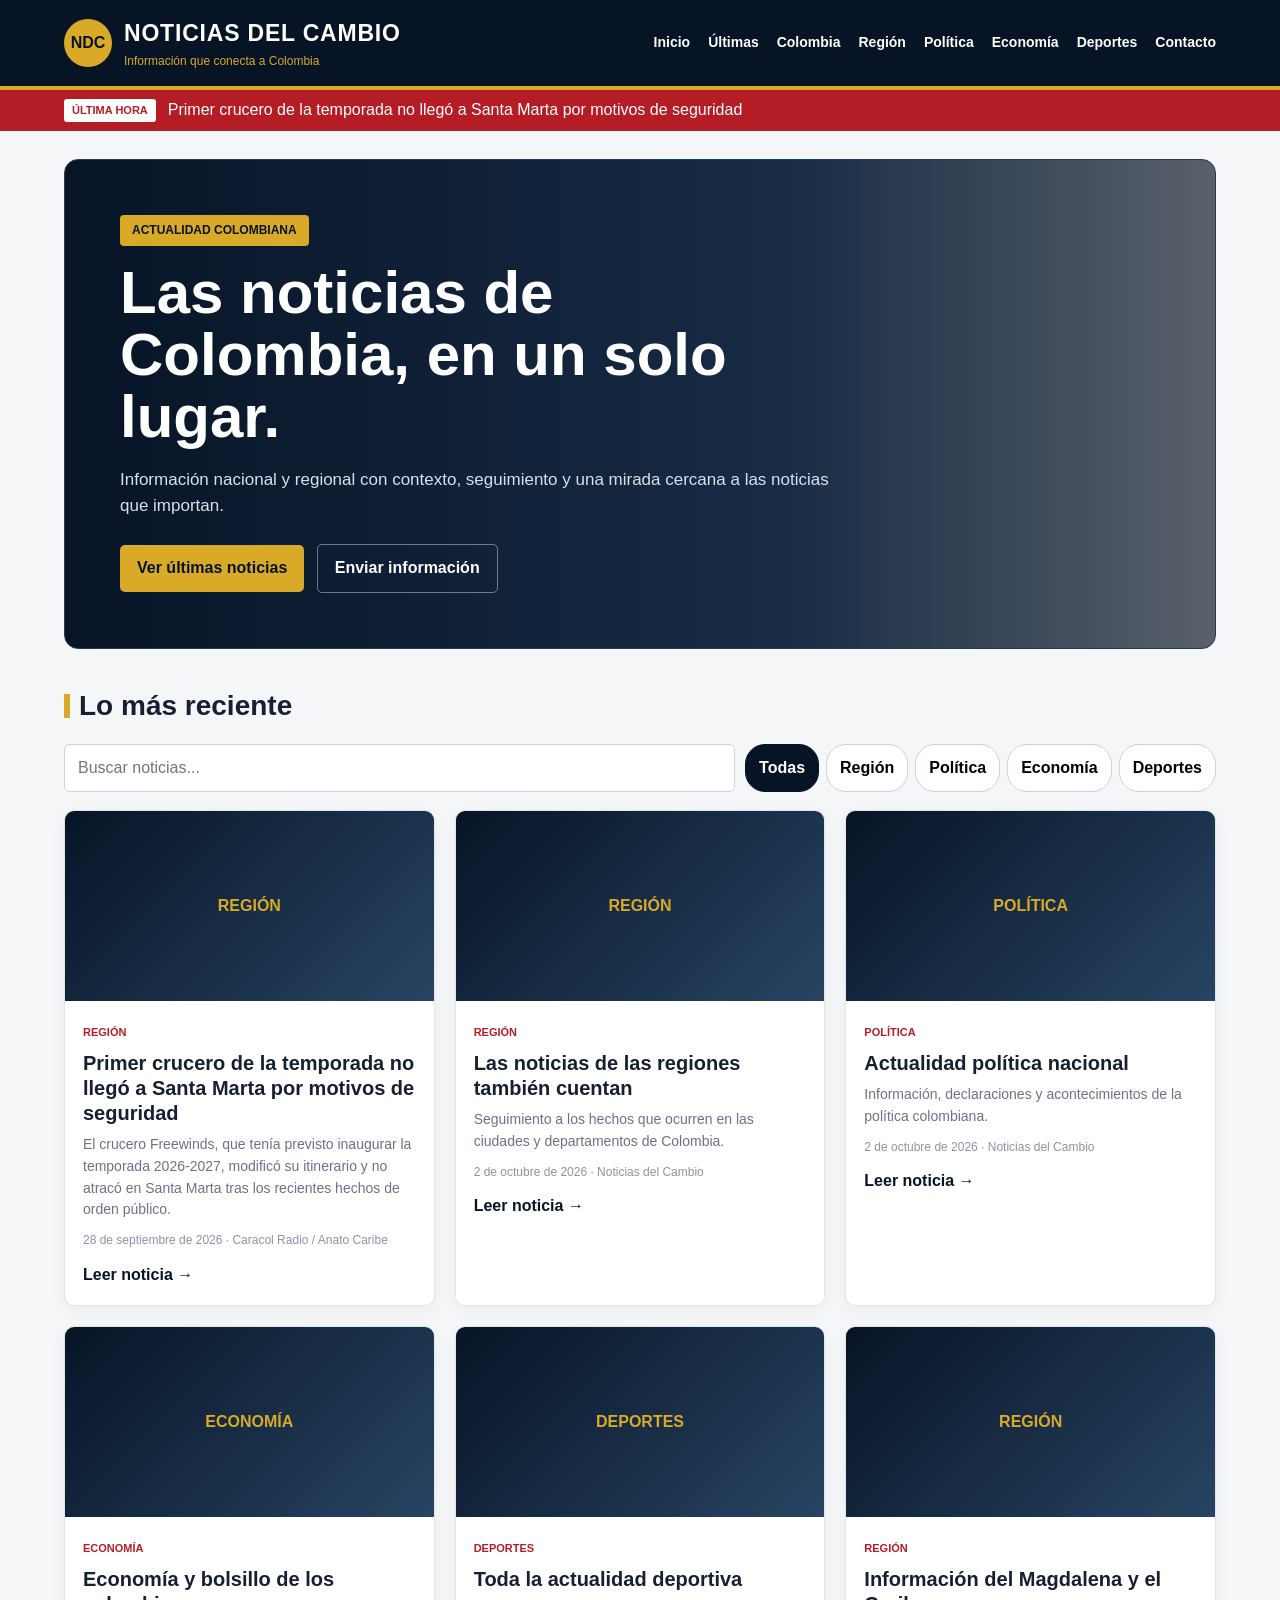
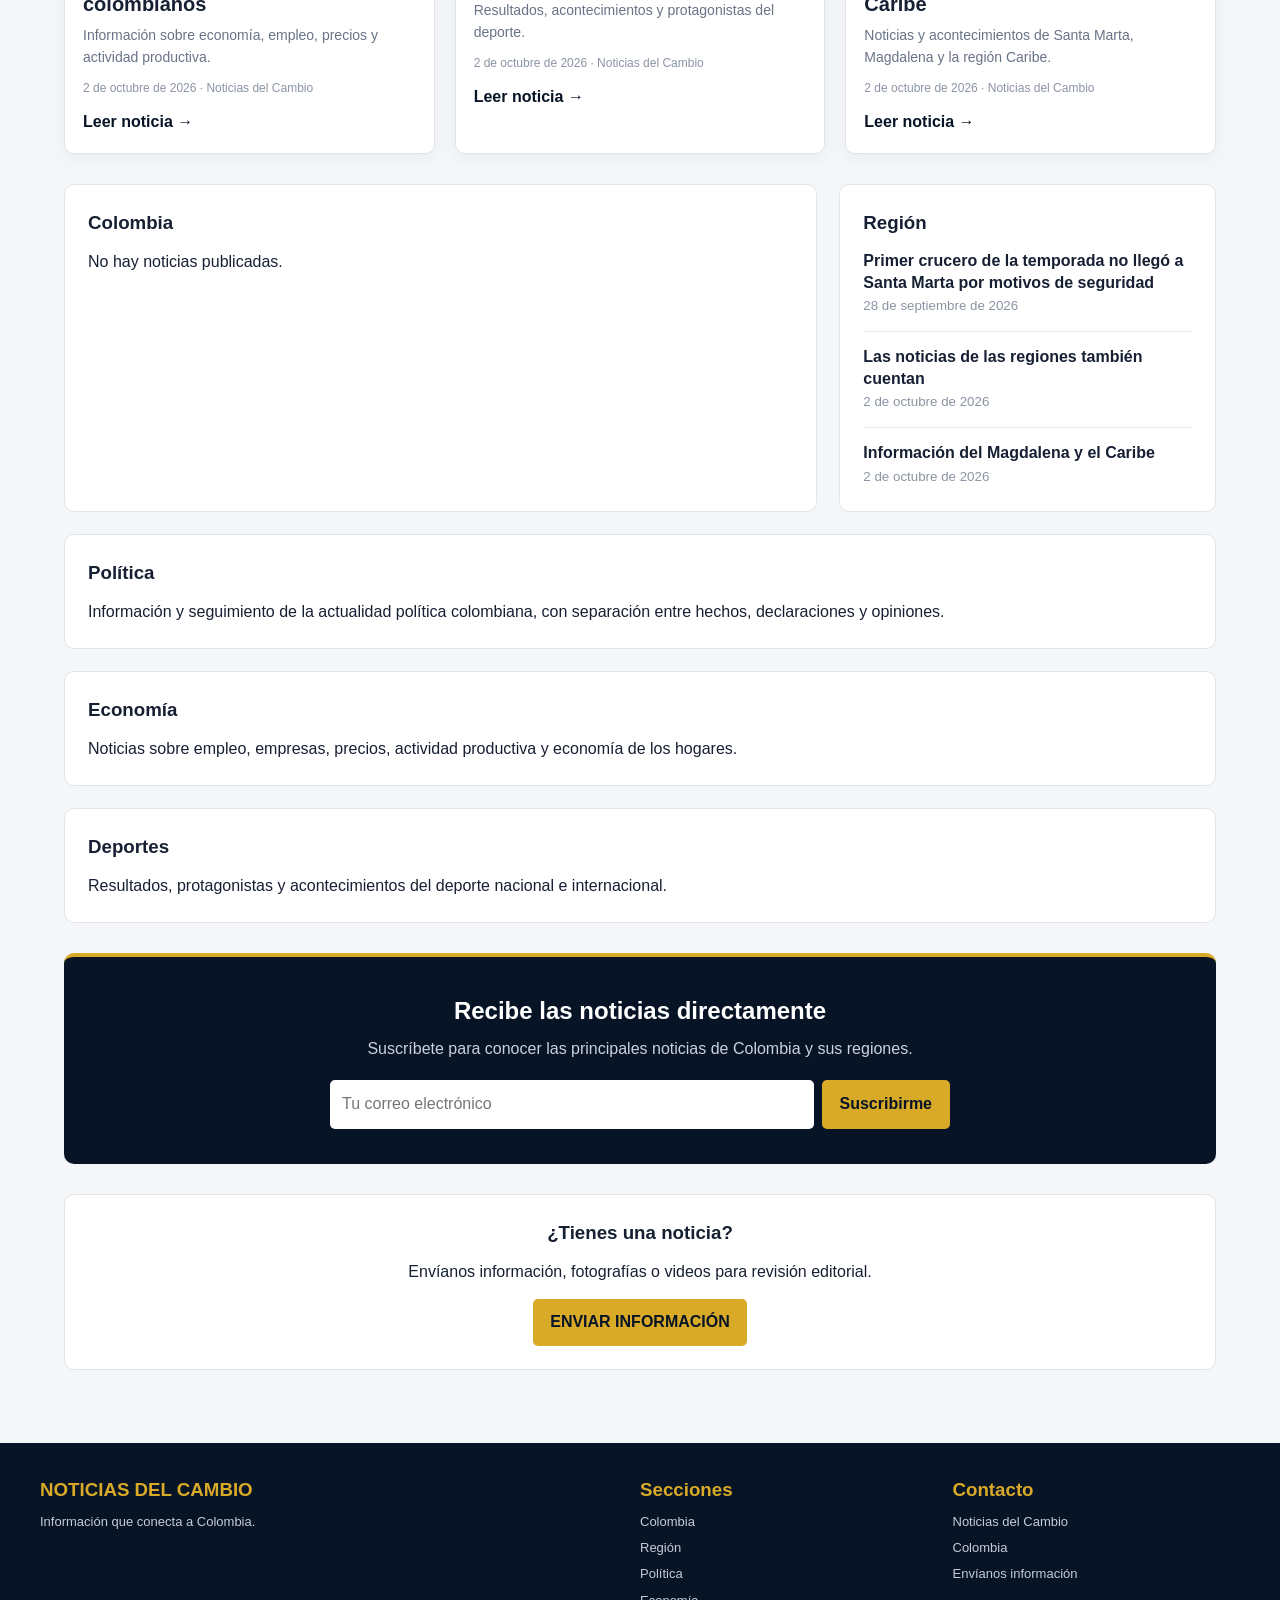
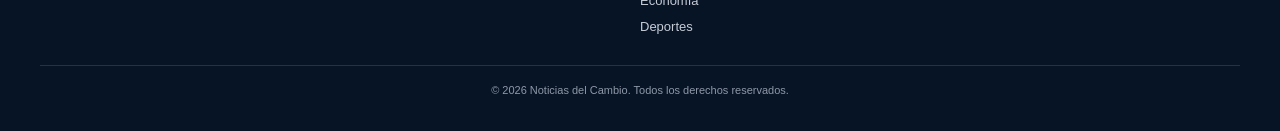
==== index.html @ c13ad96f "Add files via upload" ====
<!DOCTYPE html>
<html lang="es">
<head>
  <meta charset="UTF-8">
  <meta name="viewport" content="width=device-width, initial-scale=1.0">
  <meta name="description" content="Noticias del Cambio - Noticias de Colombia y sus regiones.">
  <title>Noticias del Cambio | Noticias de Colombia</title>
  <style>
    *{box-sizing:border-box;margin:0;padding:0}
    html{scroll-behavior:smooth}
    body{font-family:Arial,Helvetica,sans-serif;background:#f4f6f8;color:#172033;line-height:1.55}
    a{text-decoration:none;color:inherit}
    button,input{font:inherit}
    header{background:#071426;color:#fff;border-bottom:4px solid #d9a928;position:sticky;top:0;z-index:1000}
    .topbar{max-width:1200px;margin:auto;padding:16px 24px;display:flex;align-items:center;justify-content:space-between;gap:20px}
    .logo{display:flex;align-items:center;gap:12px}
    .logo-circle{width:48px;height:48px;border-radius:50%;background:#d9a928;color:#071426;display:flex;align-items:center;justify-content:center;font-weight:900}
    .logo-text h1{font-size:23px;letter-spacing:.8px}.logo-text p{font-size:12px;color:#d9a928}
    nav{display:flex;gap:18px;align-items:center}nav a{font-size:14px;font-weight:700}nav a:hover{color:#d9a928}
    .menu-btn{display:none;background:none;border:1px solid #d9a928;color:#fff;padding:8px 11px;border-radius:5px;cursor:pointer}
    .breaking{background:#b51d26;color:#fff}.breaking-inner{max-width:1200px;margin:auto;padding:8px 24px;display:flex;gap:12px;align-items:center}.breaking strong{background:#fff;color:#b51d26;padding:3px 8px;border-radius:3px;font-size:11px}
    .container{max-width:1200px;margin:auto;padding:28px 24px}
    .hero{min-height:350px;border-radius:14px;padding:55px;background:linear-gradient(90deg,#071426 0%,#172b45 62%,#59606a 100%);color:#fff;display:flex;align-items:center;border:1px solid #263a52}
    .hero-content{max-width:720px}.tag{display:inline-block;background:#d9a928;color:#071426;padding:6px 12px;border-radius:4px;font-size:12px;font-weight:900;margin-bottom:16px}
    .hero h2{font-size:clamp(36px,5vw,60px);line-height:1.04;margin-bottom:18px}.hero p{font-size:17px;color:#d9e0e8;margin-bottom:25px}
    .btn{display:inline-block;padding:11px 17px;border-radius:5px;font-weight:800;border:0;cursor:pointer}.btn-primary{background:#d9a928;color:#071426}.btn-secondary{border:1px solid #ffffff66;color:#fff;margin-left:8px}
    .section-head{display:flex;justify-content:space-between;align-items:end;gap:15px;margin:35px 0 16px}.section-head h2{font-size:28px}.section-head h2:before{content:"";display:inline-block;width:6px;height:24px;background:#d9a928;margin-right:9px;vertical-align:-3px}
    .tools{display:flex;gap:10px;flex-wrap:wrap;margin-bottom:18px}.search{flex:1;min-width:240px;padding:11px 13px;border:1px solid #ccd2da;border-radius:6px;background:#fff}.filters{display:flex;gap:7px;flex-wrap:wrap}.filter{padding:9px 13px;border:1px solid #ccd2da;background:#fff;border-radius:20px;cursor:pointer;font-weight:700}.filter.active,.filter:hover{background:#071426;color:#fff;border-color:#071426}
    .news-grid{display:grid;grid-template-columns:repeat(3,1fr);gap:20px}
    .news-card{background:#fff;border:1px solid #e1e5ea;border-radius:10px;overflow:hidden;box-shadow:0 5px 16px #0000000b;transition:.2s}.news-card:hover{transform:translateY(-3px);box-shadow:0 10px 24px #00000014}
    .news-img{height:190px;background:linear-gradient(135deg,#071426,#284462);display:flex;align-items:center;justify-content:center;color:#d9a928;font-weight:900;text-align:center;padding:18px}
    .news-img img{width:100%;height:100%;object-fit:cover;display:block}
    .news-body{padding:18px}.category{color:#b51d26;text-transform:uppercase;font-size:11px;font-weight:900}.news-body h3{font-size:20px;line-height:1.25;margin:7px 0 8px}.news-body p{font-size:14px;color:#697386}.meta{font-size:12px;color:#8b94a3;margin-top:10px}
    .read{display:inline-block;margin-top:13px;color:#071426;font-weight:900}.read:hover{color:#b51d26}
    .empty{display:none;background:#fff;padding:25px;border-radius:8px;border:1px solid #ddd;text-align:center;color:#667085}
    .two{display:grid;grid-template-columns:2fr 1fr;gap:22px;margin-top:30px}.box{background:#fff;border:1px solid #e1e5ea;border-radius:10px;padding:23px}.box h3{margin-bottom:13px}
    .list{display:grid;gap:14px}.list article{padding-bottom:13px;border-bottom:1px solid #e6e9ed}.list article:last-child{border-bottom:0;padding-bottom:0}.list strong{display:block;line-height:1.35}.list small{color:#8b94a3}
    .newsletter{margin-top:30px;background:#071426;color:#fff;border-top:4px solid #d9a928;border-radius:10px;padding:35px;text-align:center}.newsletter p{color:#cbd2dc;margin:8px 0 18px}.newsletter form{max-width:620px;margin:auto;display:flex;gap:8px}.newsletter input{flex:1;padding:12px;border:0;border-radius:5px}.newsletter button{background:#d9a928;color:#071426;border:0;border-radius:5px;padding:12px 18px;font-weight:900;cursor:pointer}
    footer{background:#071426;color:#fff;margin-top:45px;padding:32px 24px}.footer-inner{max-width:1200px;margin:auto;display:grid;grid-template-columns:2fr 1fr 1fr;gap:25px}.footer-inner h3{color:#d9a928;margin-bottom:8px}.footer-inner p,.footer-inner li{color:#c5ccd6;font-size:13px}.footer-inner ul{list-style:none}.footer-inner li{margin-bottom:6px}.copyright{max-width:1200px;margin:22px auto 0;padding-top:16px;border-top:1px solid #ffffff20;text-align:center;color:#8e98a7;font-size:11px}
    .modal{display:none;position:fixed;inset:0;background:#00000099;z-index:2000;padding:25px;overflow:auto}.modal.show{display:flex;align-items:center;justify-content:center}.modal-card{background:#fff;max-width:850px;width:100%;border-radius:12px;overflow:hidden}.modal-head{padding:18px 22px;background:#071426;color:#fff;display:flex;justify-content:space-between;gap:15px}.close{background:none;border:0;color:#fff;font-size:28px;cursor:pointer}.modal-body{padding:25px}.modal-body .category{display:block;margin-bottom:7px}.modal-body h2{font-size:32px;line-height:1.15;margin-bottom:10px}.modal-body p{color:#4b5565;margin-top:15px}.modal-image{height:280px;background:linear-gradient(135deg,#071426,#284462);display:flex;align-items:center;justify-content:center;color:#d9a928;font-size:24px;font-weight:900;text-align:center;padding:25px}
    @media(max-width:850px){nav{display:none;position:absolute;left:0;right:0;top:76px;background:#071426;flex-direction:column;padding:20px}nav.open{display:flex}.menu-btn{display:block}.news-grid{grid-template-columns:1fr 1fr}.two,.footer-inner{grid-template-columns:1fr}}
    @media(max-width:600px){.topbar{padding:13px 16px}.logo-text h1{font-size:18px}.logo-circle{width:40px;height:40px}.container{padding:20px 15px}.hero{padding:35px 22px}.hero h2{font-size:37px}.news-grid{grid-template-columns:1fr}.newsletter form{flex-direction:column}.btn-secondary{margin-left:0;margin-top:8px}.modal{padding:10px}.modal-body h2{font-size:25px}}
  </style>
</head>
<body>

<header>
  <div class="topbar">
    <a href="#inicio" class="logo">
      <div class="logo-circle">NDC</div>
      <div class="logo-text"><h1>NOTICIAS DEL CAMBIO</h1><p>Información que conecta a Colombia</p></div>
    </a>
    <button class="menu-btn" onclick="toggleMenu()">☰ MENÚ</button>
    <nav id="menu">
      <a href="#inicio">Inicio</a><a href="#ultimas">Últimas</a><a href="#colombia">Colombia</a><a href="#region">Región</a><a href="#politica">Política</a><a href="#economia">Economía</a><a href="#deportes">Deportes</a><a href="#contacto">Contacto</a>
    </nav>
  </div>
</header>

<div class="breaking"><div class="breaking-inner"><strong>ÚLTIMA HORA</strong><span id="ticker">Primer crucero de la temporada no llegó a Santa Marta por motivos de seguridad</span></div></div>

<main id="inicio" class="container">
  <section class="hero">
    <div class="hero-content">
      <span class="tag">ACTUALIDAD COLOMBIANA</span>
      <h2>Las noticias de Colombia, en un solo lugar.</h2>
      <p>Información nacional y regional con contexto, seguimiento y una mirada cercana a las noticias que importan.</p>
      <a href="#ultimas" class="btn btn-primary">Ver últimas noticias</a>
      <a href="#contacto" class="btn btn-secondary">Enviar información</a>
    </div>
  </section>

  <section id="ultimas">
    <div class="section-head"><h2>Lo más reciente</h2></div>
    <div class="tools">
      <input id="search" class="search" type="search" placeholder="Buscar noticias..." oninput="renderNoticias()">
      <div id="filters" class="filters"></div>
    </div>
    <div id="newsGrid" class="news-grid"></div>
    <div id="empty" class="empty">No encontramos noticias con esos criterios.</div>
  </section>

  <div class="two">
    <section id="colombia" class="box"><h3>Colombia</h3><div id="colombiaList" class="list"></div></section>
    <section id="region" class="box"><h3>Región</h3><div id="regionList" class="list"></div></section>
  </div>

  <section id="politica" class="box" style="margin-top:22px"><h3>Política</h3><p>Información y seguimiento de la actualidad política colombiana, con separación entre hechos, declaraciones y opiniones.</p></section>
  <section id="economia" class="box" style="margin-top:22px"><h3>Economía</h3><p>Noticias sobre empleo, empresas, precios, actividad productiva y economía de los hogares.</p></section>
  <section id="deportes" class="box" style="margin-top:22px"><h3>Deportes</h3><p>Resultados, protagonistas y acontecimientos del deporte nacional e internacional.</p></section>

  <section class="newsletter">
    <h2>Recibe las noticias directamente</h2>
    <p>Suscríbete para conocer las principales noticias de Colombia y sus regiones.</p>
    <form onsubmit="subscribe(event)"><input type="email" required placeholder="Tu correo electrónico"><button>Suscribirme</button></form>
  </section>

  <section id="contacto" class="box" style="margin-top:30px;text-align:center">
    <h3>¿Tienes una noticia?</h3>
    <p>Envíanos información, fotografías o videos para revisión editorial.</p>
    <a href="mailto:noticiasdelcambio@gmail.com" class="btn btn-primary" style="margin-top:15px">ENVIAR INFORMACIÓN</a>
  </section>
</main>

<footer>
  <div class="footer-inner">
    <div><h3>NOTICIAS DEL CAMBIO</h3><p>Información que conecta a Colombia.</p></div>
    <div><h3>Secciones</h3><ul><li><a href="#colombia">Colombia</a></li><li><a href="#region">Región</a></li><li><a href="#politica">Política</a></li><li><a href="#economia">Economía</a></li><li><a href="#deportes">Deportes</a></li></ul></div>
    <div><h3>Contacto</h3><ul><li>Noticias del Cambio</li><li>Colombia</li><li>Envíanos información</li></ul></div>
  </div>
  <div class="copyright">© 2026 Noticias del Cambio. Todos los derechos reservados.</div>
</footer>

<div id="modal" class="modal" onclick="closeModal(event)">
  <article class="modal-card">
    <div class="modal-head"><strong>Noticias del Cambio</strong><button class="close" onclick="hideModal()">×</button></div>
    <div id="modalContent"></div>
  </article>
</div>

<script>
/*
  ==========================================================
  ZONA PARA AGREGAR NOTICIAS
  ----------------------------------------------------------
  Para publicar una nueva noticia en el futuro, solo agrega
  un nuevo objeto dentro de la lista NOTICIAS de script.js.
  No necesitas reconstruir toda la página.
  ==========================================================
*/
const NOTICIAS = [
  {
    id: 1,
    categoria: "Región",
    titulo: "Primer crucero de la temporada no llegó a Santa Marta por motivos de seguridad",
    resumen: "El crucero Freewinds, que tenía previsto inaugurar la temporada 2026-2027, modificó su itinerario y no atracó en Santa Marta tras los recientes hechos de orden público.",
    contenido: "El crucero Freewinds no realizó la escala prevista en Santa Marta el 28 de septiembre, fecha en la que debía inaugurar la temporada de cruceros 2026-2027. Jacqueline Vives, vicepresidenta de Anato Caribe, explicó a Caracol Radio que la decisión había sido tomada desde la semana anterior por motivos de seguridad. La dirigente gremial señaló además que Santa Marta actualmente opera con normalidad y que el sector turístico trabaja con el Viceministerio de Turismo en una estrategia para recuperar la confianza de los visitantes. Anato indicó que todavía no tenía confirmadas nuevas llegadas de cruceros antes de noviembre. Fuente: Caracol Radio, 28 de septiembre de 2026.",
    fecha: "28 de septiembre de 2026",
    imagen: "",
    fuente: "Caracol Radio / Anato Caribe"
  },
  {
    id: 2,
    categoria: "Región",
    titulo: "Las noticias de las regiones también cuentan",
    resumen: "Seguimiento a los hechos que ocurren en las ciudades y departamentos de Colombia.",
    contenido: "Agrega aquí el contenido completo de la noticia regional.",
    fecha: "2 de octubre de 2026",
    imagen: "",
    fuente: "Noticias del Cambio"
  },
  {
    id: 3,
    categoria: "Política",
    titulo: "Actualidad política nacional",
    resumen: "Información, declaraciones y acontecimientos de la política colombiana.",
    contenido: "Agrega aquí la información verificada, diferenciando hechos, declaraciones y opiniones.",
    fecha: "2 de octubre de 2026",
    imagen: "",
    fuente: "Noticias del Cambio"
  },
  {
    id: 4,
    categoria: "Economía",
    titulo: "Economía y bolsillo de los colombianos",
    resumen: "Información sobre economía, empleo, precios y actividad productiva.",
    contenido: "Agrega aquí el desarrollo de la noticia económica.",
    fecha: "2 de octubre de 2026",
    imagen: "",
    fuente: "Noticias del Cambio"
  },
  {
    id: 5,
    categoria: "Deportes",
    titulo: "Toda la actualidad deportiva",
    resumen: "Resultados, acontecimientos y protagonistas del deporte.",
    contenido: "Agrega aquí el desarrollo de la noticia deportiva.",
    fecha: "2 de octubre de 2026",
    imagen: "",
    fuente: "Noticias del Cambio"
  },
  {
    id: 6,
    categoria: "Región",
    titulo: "Información del Magdalena y el Caribe",
    resumen: "Noticias y acontecimientos de Santa Marta, Magdalena y la región Caribe.",
    contenido: "Agrega aquí el desarrollo completo de la noticia.",
    fecha: "2 de octubre de 2026",
    imagen: "",
    fuente: "Noticias del Cambio"
  }
];

let categoriaActual = "Todas";

function toggleMenu(){
  document.getElementById("menu").classList.toggle("open");
}

function crearFiltros(){
  const categorias = ["Todas", ...new Set(NOTICIAS.map(n => n.categoria))];
  document.getElementById("filters").innerHTML = categorias.map(c =>
    `<button class="filter ${c === categoriaActual ? "active" : ""}" onclick="setCategoria('${c}')">${c}</button>`
  ).join("");
}

function setCategoria(c){
  categoriaActual = c;
  crearFiltros();
  renderNoticias();
}

function coincide(n){
  const q = document.getElementById("search").value.toLowerCase().trim();
  const texto = `${n.titulo} ${n.resumen} ${n.categoria}`.toLowerCase();
  const categoriaOK = categoriaActual === "Todas" || n.categoria === categoriaActual;
  return categoriaOK && (!q || texto.includes(q));
}

function imagenHTML(n){
  if(n.imagen){
    return `<div class="news-img"><img src="${n.imagen}" alt="${escapeHTML(n.titulo)}"></div>`;
  }
  return `<div class="news-img">${escapeHTML(n.categoria.toUpperCase())}</div>`;
}

function renderNoticias(){
  const visibles = NOTICIAS.filter(coincide);
  document.getElementById("newsGrid").innerHTML = visibles.map(n => `
    <article class="news-card">
      ${imagenHTML(n)}
      <div class="news-body">
        <span class="category">${escapeHTML(n.categoria)}</span>
        <h3>${escapeHTML(n.titulo)}</h3>
        <p>${escapeHTML(n.resumen)}</p>
        <div class="meta">${escapeHTML(n.fecha)} · ${escapeHTML(n.fuente)}</div>
        <a href="#" class="read" onclick="showArticle(${n.id});return false;">Leer noticia →</a>
      </div>
    </article>
  `).join("");

  document.getElementById("empty").style.display = visibles.length ? "none" : "block";
  renderList("colombiaList", NOTICIAS.filter(n => n.categoria === "Colombia").slice(0,4));
  renderList("regionList", NOTICIAS.filter(n => n.categoria === "Región").slice(0,4));
}

function renderList(id, items){
  document.getElementById(id).innerHTML = items.length ? items.map(n =>
    `<article><strong><a href="#" onclick="showArticle(${n.id});return false;">${escapeHTML(n.titulo)}</a></strong><small>${escapeHTML(n.fecha)}</small></article>`
  ).join("") : "<p>No hay noticias publicadas.</p>";
}

function showArticle(id){
  const n = NOTICIAS.find(x => x.id === id);
  if(!n) return;
  document.getElementById("modalContent").innerHTML = `
    ${imagenHTML(n)}
    <div class="modal-body">
      <span class="category">${escapeHTML(n.categoria)}</span>
      <h2>${escapeHTML(n.titulo)}</h2>
      <div class="meta">${escapeHTML(n.fecha)} · Fuente: ${escapeHTML(n.fuente)}</div>
      <p>${escapeHTML(n.contenido)}</p>
    </div>
  `;
  document.getElementById("modal").classList.add("show");
}

function hideModal(){ document.getElementById("modal").classList.remove("show"); }
function closeModal(e){ if(e.target.id === "modal") hideModal(); }

function subscribe(e){
  e.preventDefault();
  alert("Gracias por suscribirte a Noticias del Cambio.");
  e.target.reset();
}

function escapeHTML(text){
  return String(text ?? "").replace(/[&<>"']/g, c => ({
    "&":"&amp;","<":"&lt;",">":"&gt;",'"':"&quot;","'":"&#039;"
  }[c]));
}

crearFiltros();
renderNoticias();
</script>
</body>
</html>
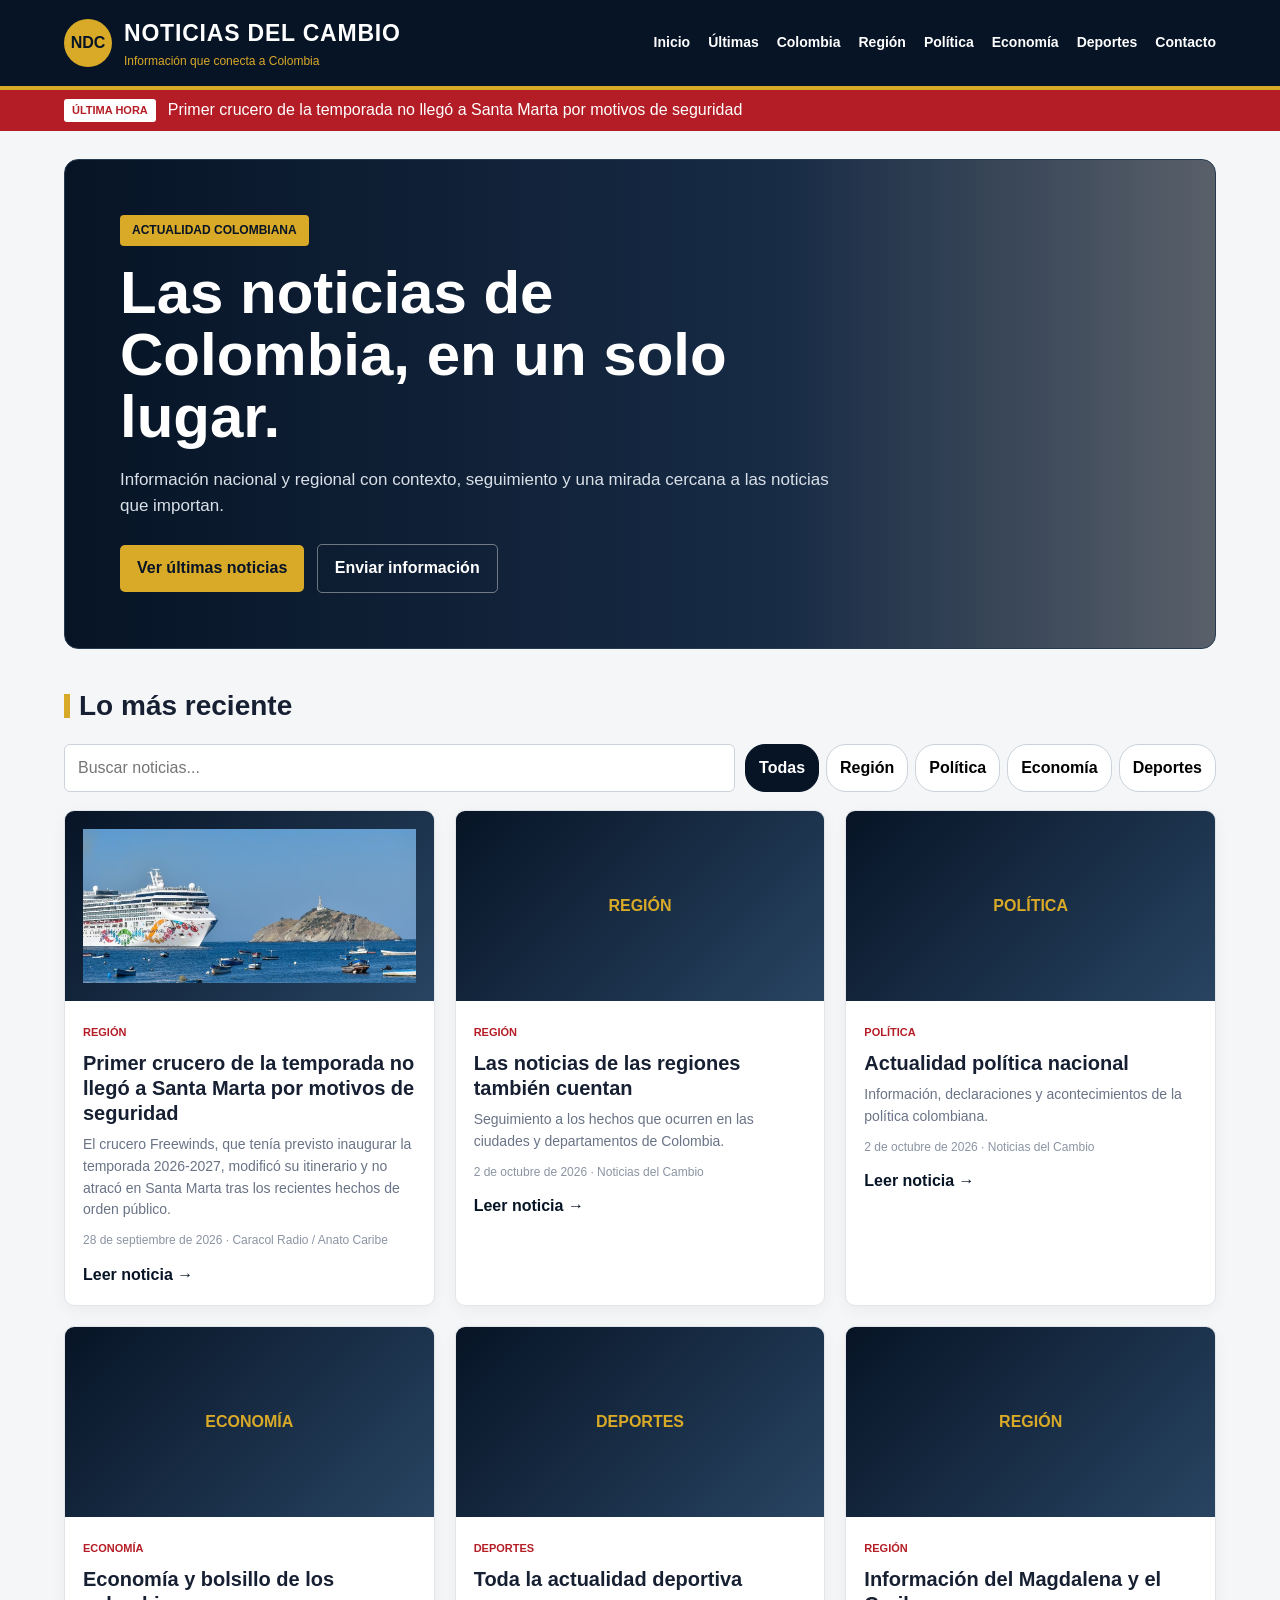
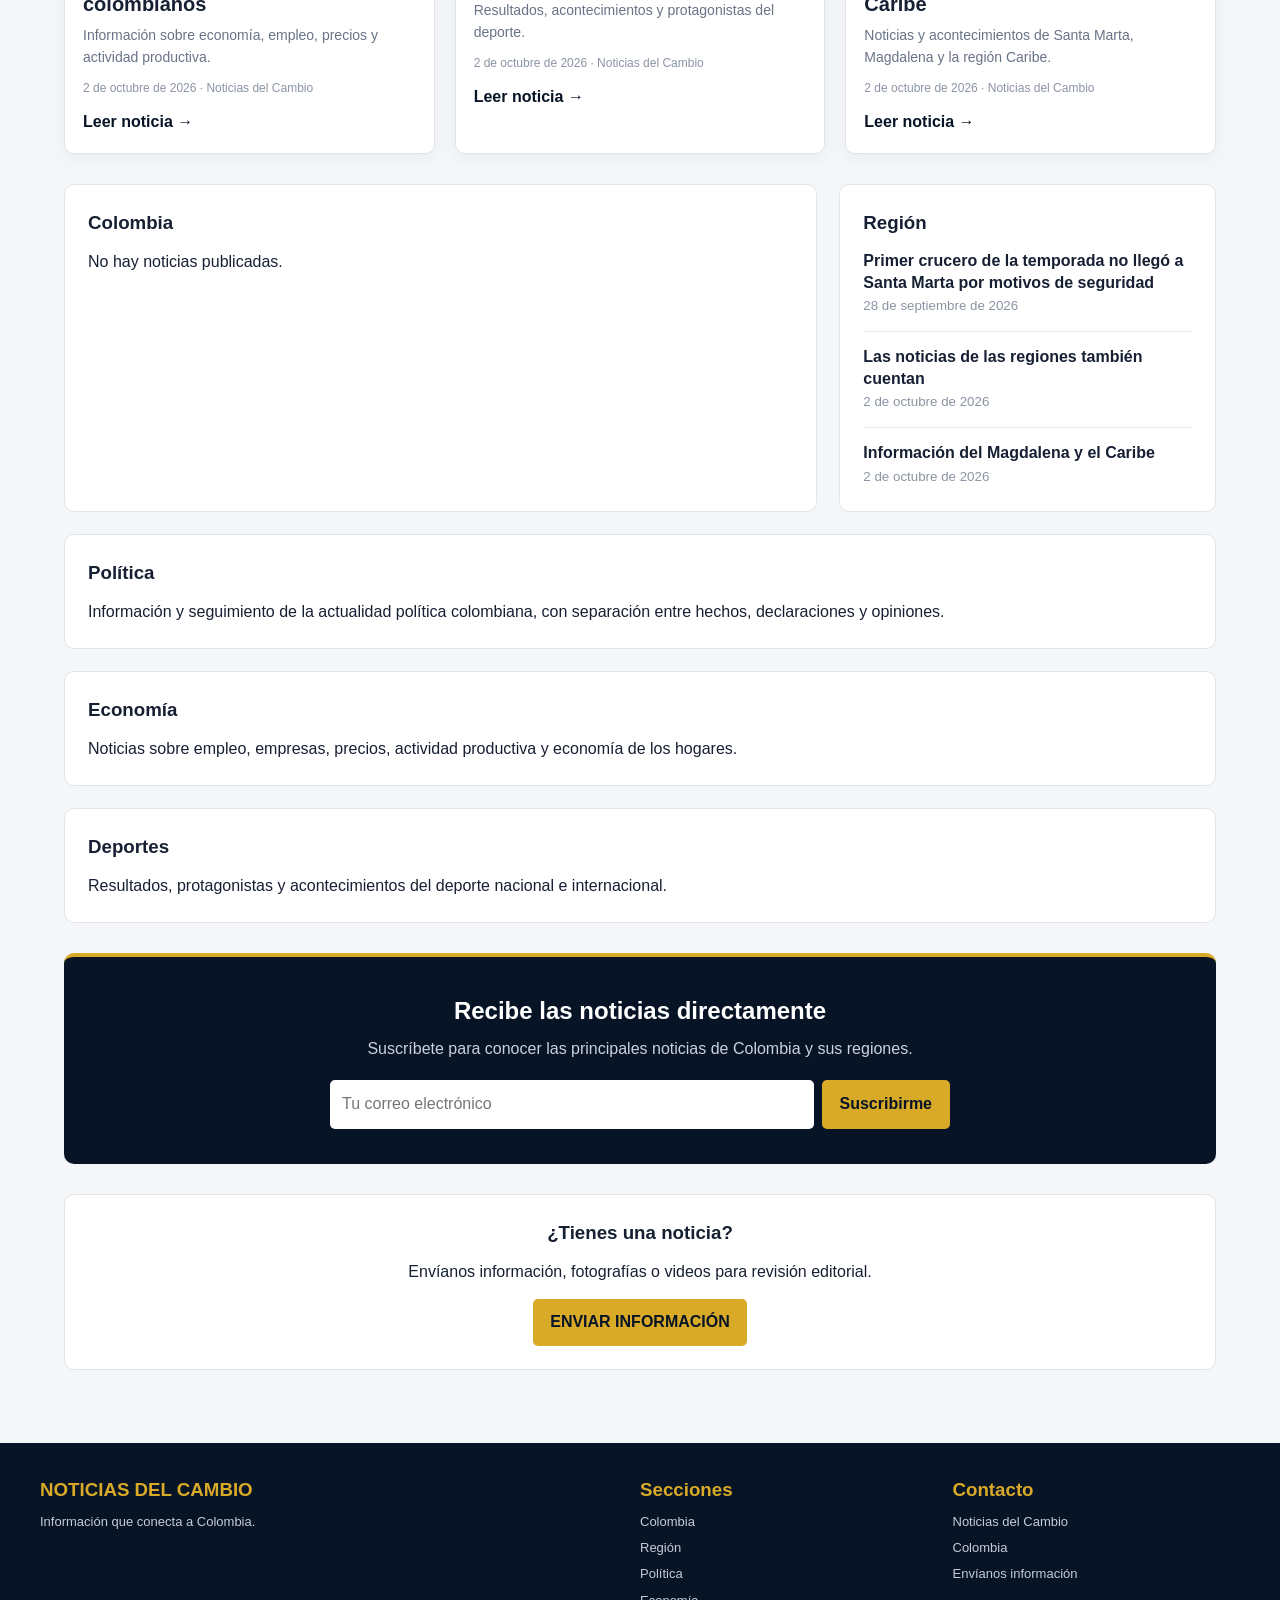
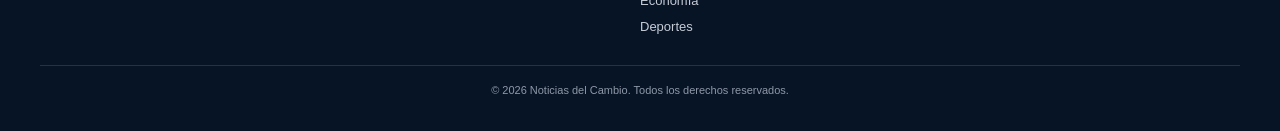
==== commit 214a71b7: "Update index.html" ====
--- a/index.html
+++ b/index.html
@@ -136,7 +136,7 @@
     resumen: "El crucero Freewinds, que tenía previsto inaugurar la temporada 2026-2027, modificó su itinerario y no atracó en Santa Marta tras los recientes hechos de orden público.",
     contenido: "El crucero Freewinds no realizó la escala prevista en Santa Marta el 28 de septiembre, fecha en la que debía inaugurar la temporada de cruceros 2026-2027. Jacqueline Vives, vicepresidenta de Anato Caribe, explicó a Caracol Radio que la decisión había sido tomada desde la semana anterior por motivos de seguridad. La dirigente gremial señaló además que Santa Marta actualmente opera con normalidad y que el sector turístico trabaja con el Viceministerio de Turismo en una estrategia para recuperar la confianza de los visitantes. Anato indicó que todavía no tenía confirmadas nuevas llegadas de cruceros antes de noviembre. Fuente: Caracol Radio, 28 de septiembre de 2026.",
     fecha: "28 de septiembre de 2026",
-    imagen: "",
+    imagen: "crucero-santa-marta.jpg",
     fuente: "Caracol Radio / Anato Caribe"
   },
   {
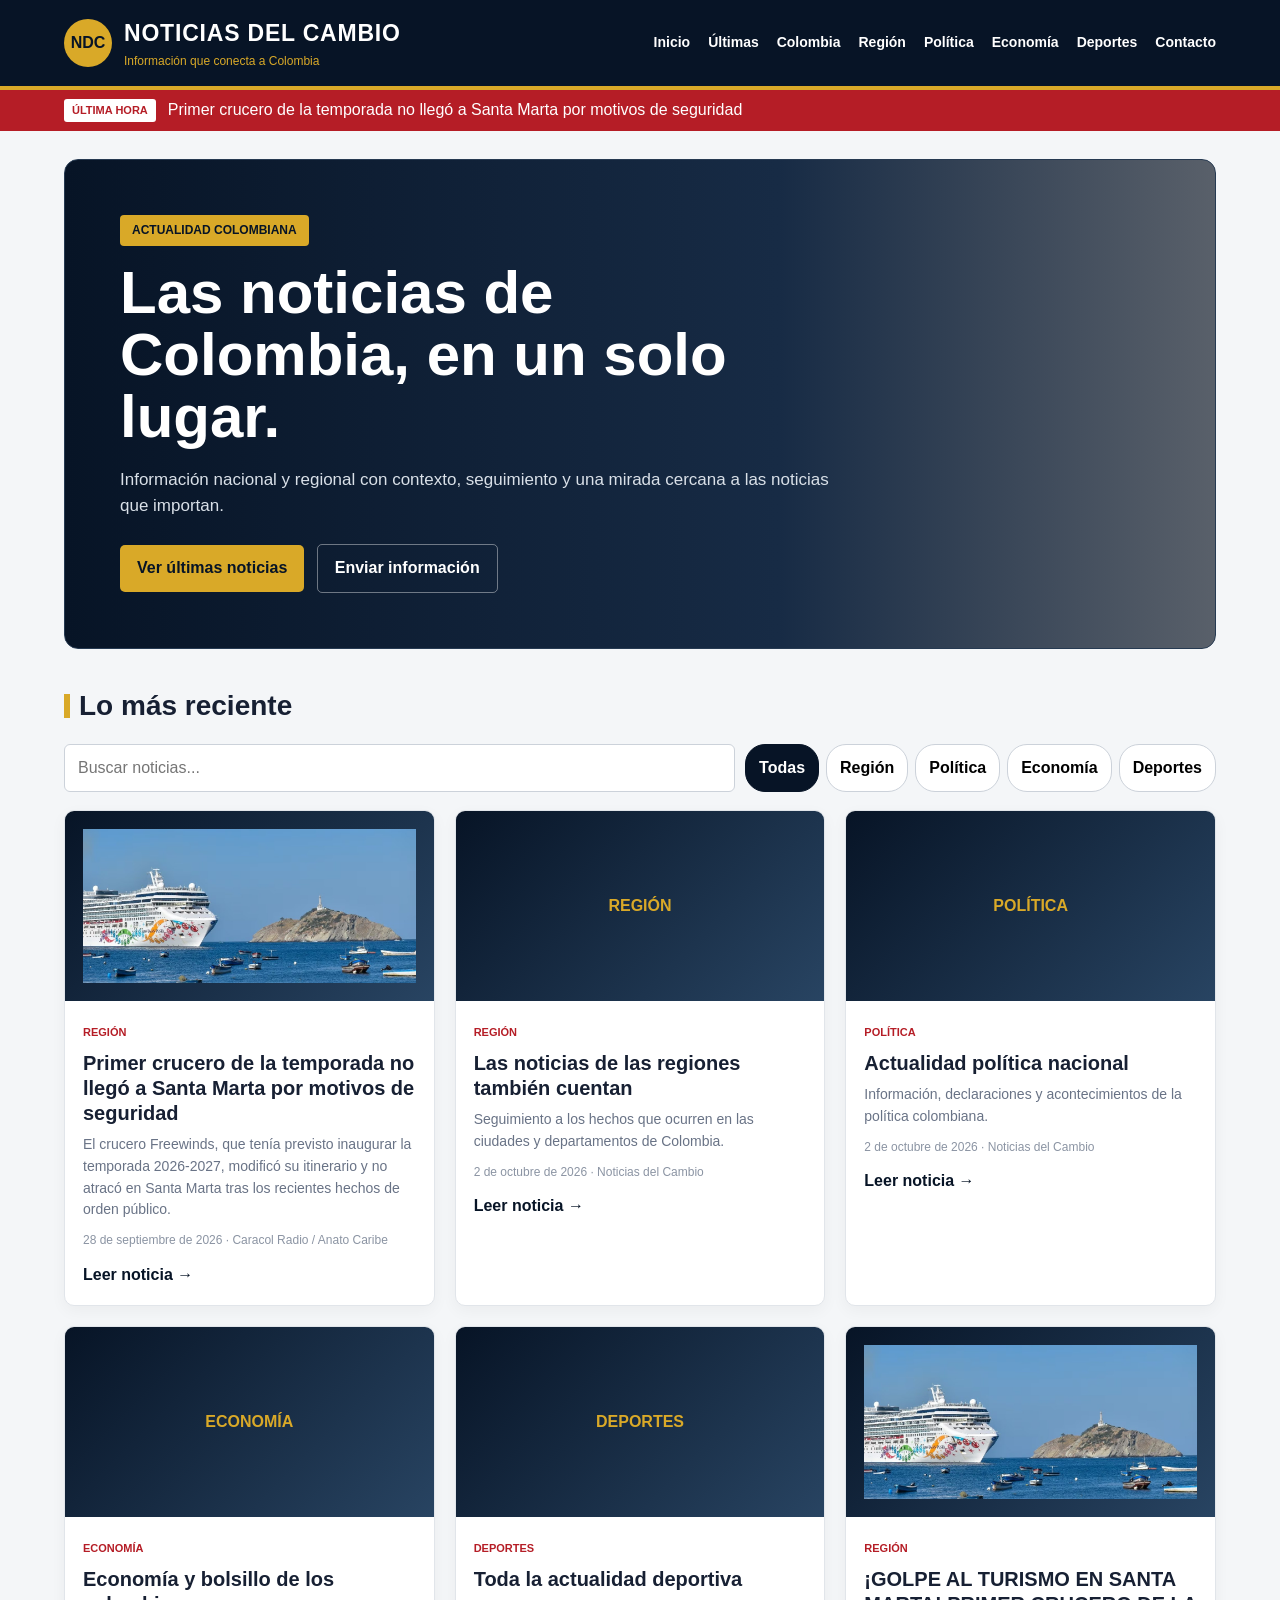
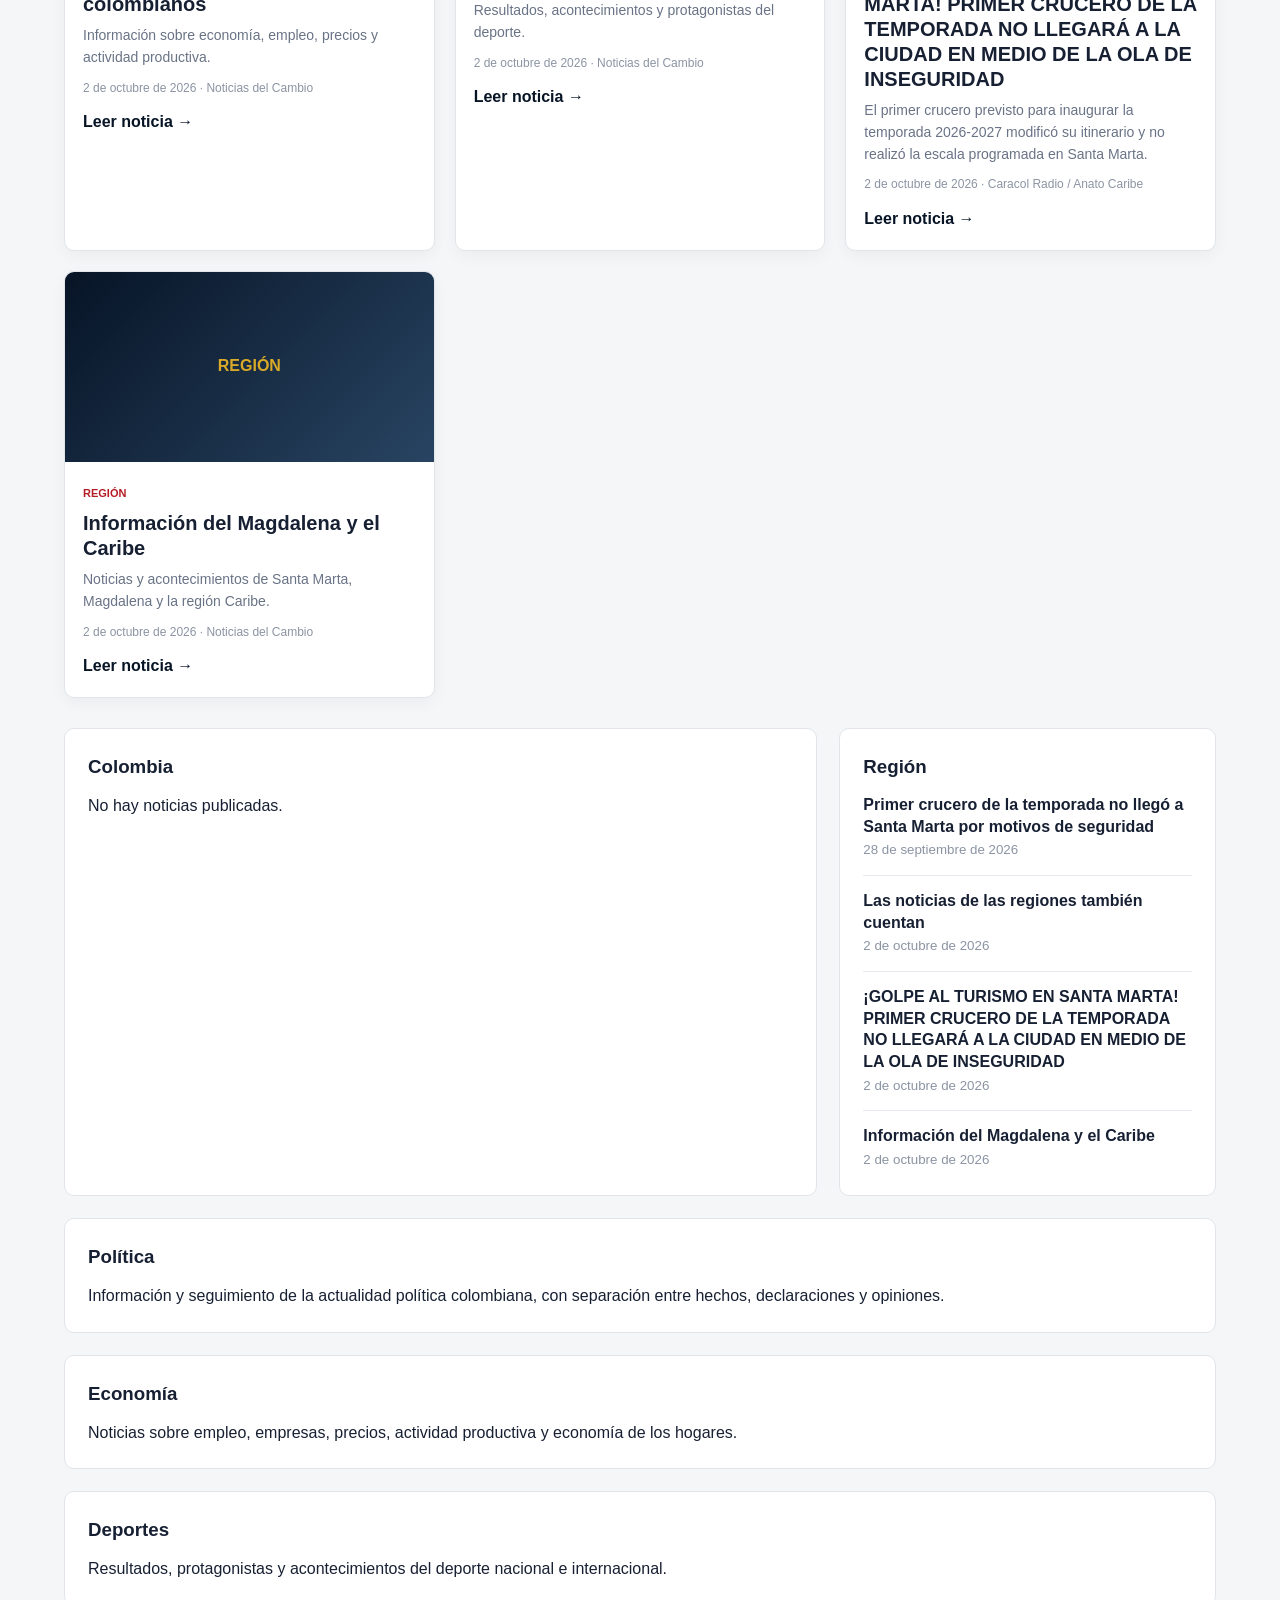
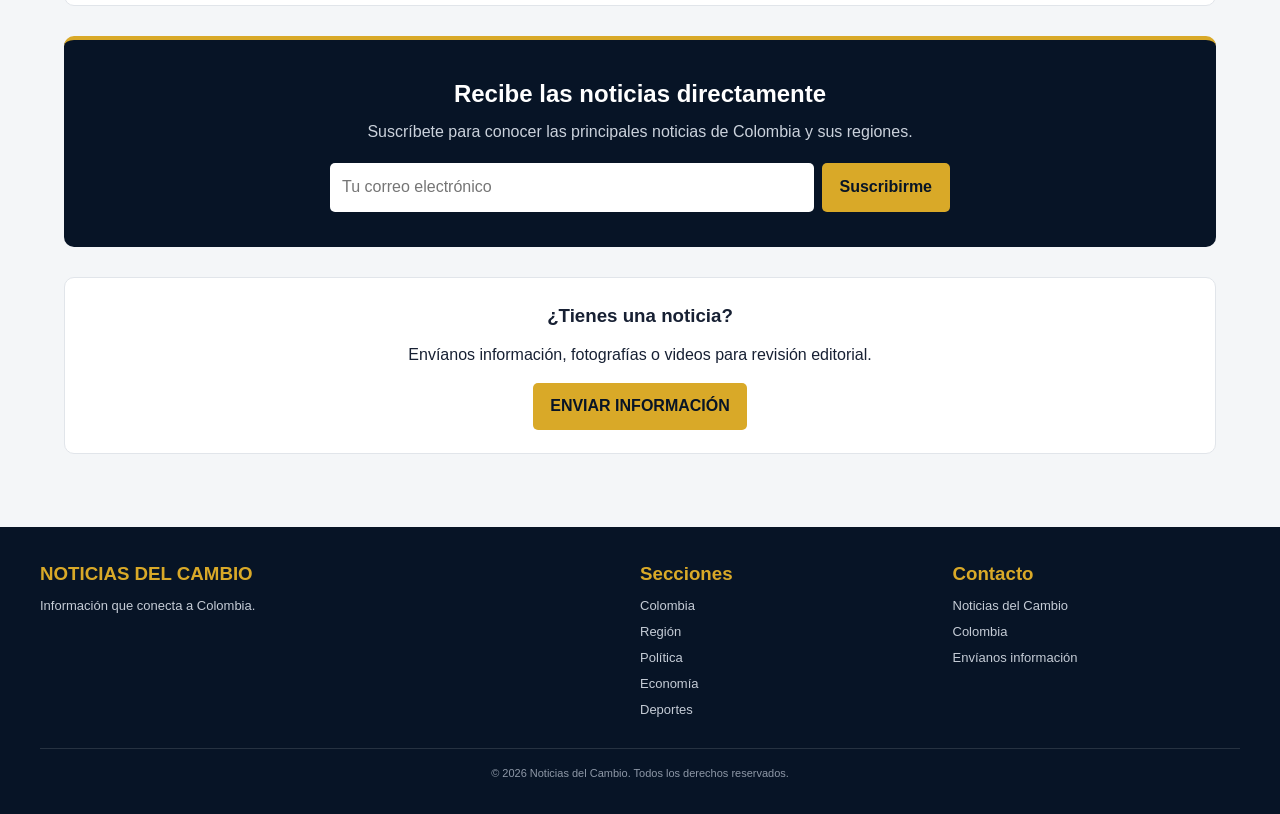
==== commit 6e709835: "Agregar noticia sobre crucero y turismo en Santa Marta" ====
--- a/index.html
+++ b/index.html
@@ -180,6 +180,16 @@
     fuente: "Noticias del Cambio"
   },
   {
+    id: 7,
+    categoria: "Región",
+    titulo: "¡GOLPE AL TURISMO EN SANTA MARTA! PRIMER CRUCERO DE LA TEMPORADA NO LLEGARÁ A LA CIUDAD EN MEDIO DE LA OLA DE INSEGURIDAD",
+    resumen: "El primer crucero previsto para inaugurar la temporada 2026-2027 modificó su itinerario y no realizó la escala programada en Santa Marta.",
+    contenido: "El crucero Freewinds no realizó la escala prevista en Santa Marta el 28 de septiembre, fecha en la que estaba programada la inauguración de la temporada de cruceros 2026-2027. Según la información publicada por Caracol Radio, la decisión fue tomada previamente por motivos de seguridad. El hecho genera preocupación en el sector turístico de la ciudad, mientras representantes del gremio trabajan en estrategias para recuperar la confianza de los visitantes.",
+    fecha: "2 de octubre de 2026",
+    imagen: "crucero-santa-marta.jpg",
+    fuente: "Caracol Radio / Anato Caribe"
+  },
+  {
     id: 6,
     categoria: "Región",
     titulo: "Información del Magdalena y el Caribe",
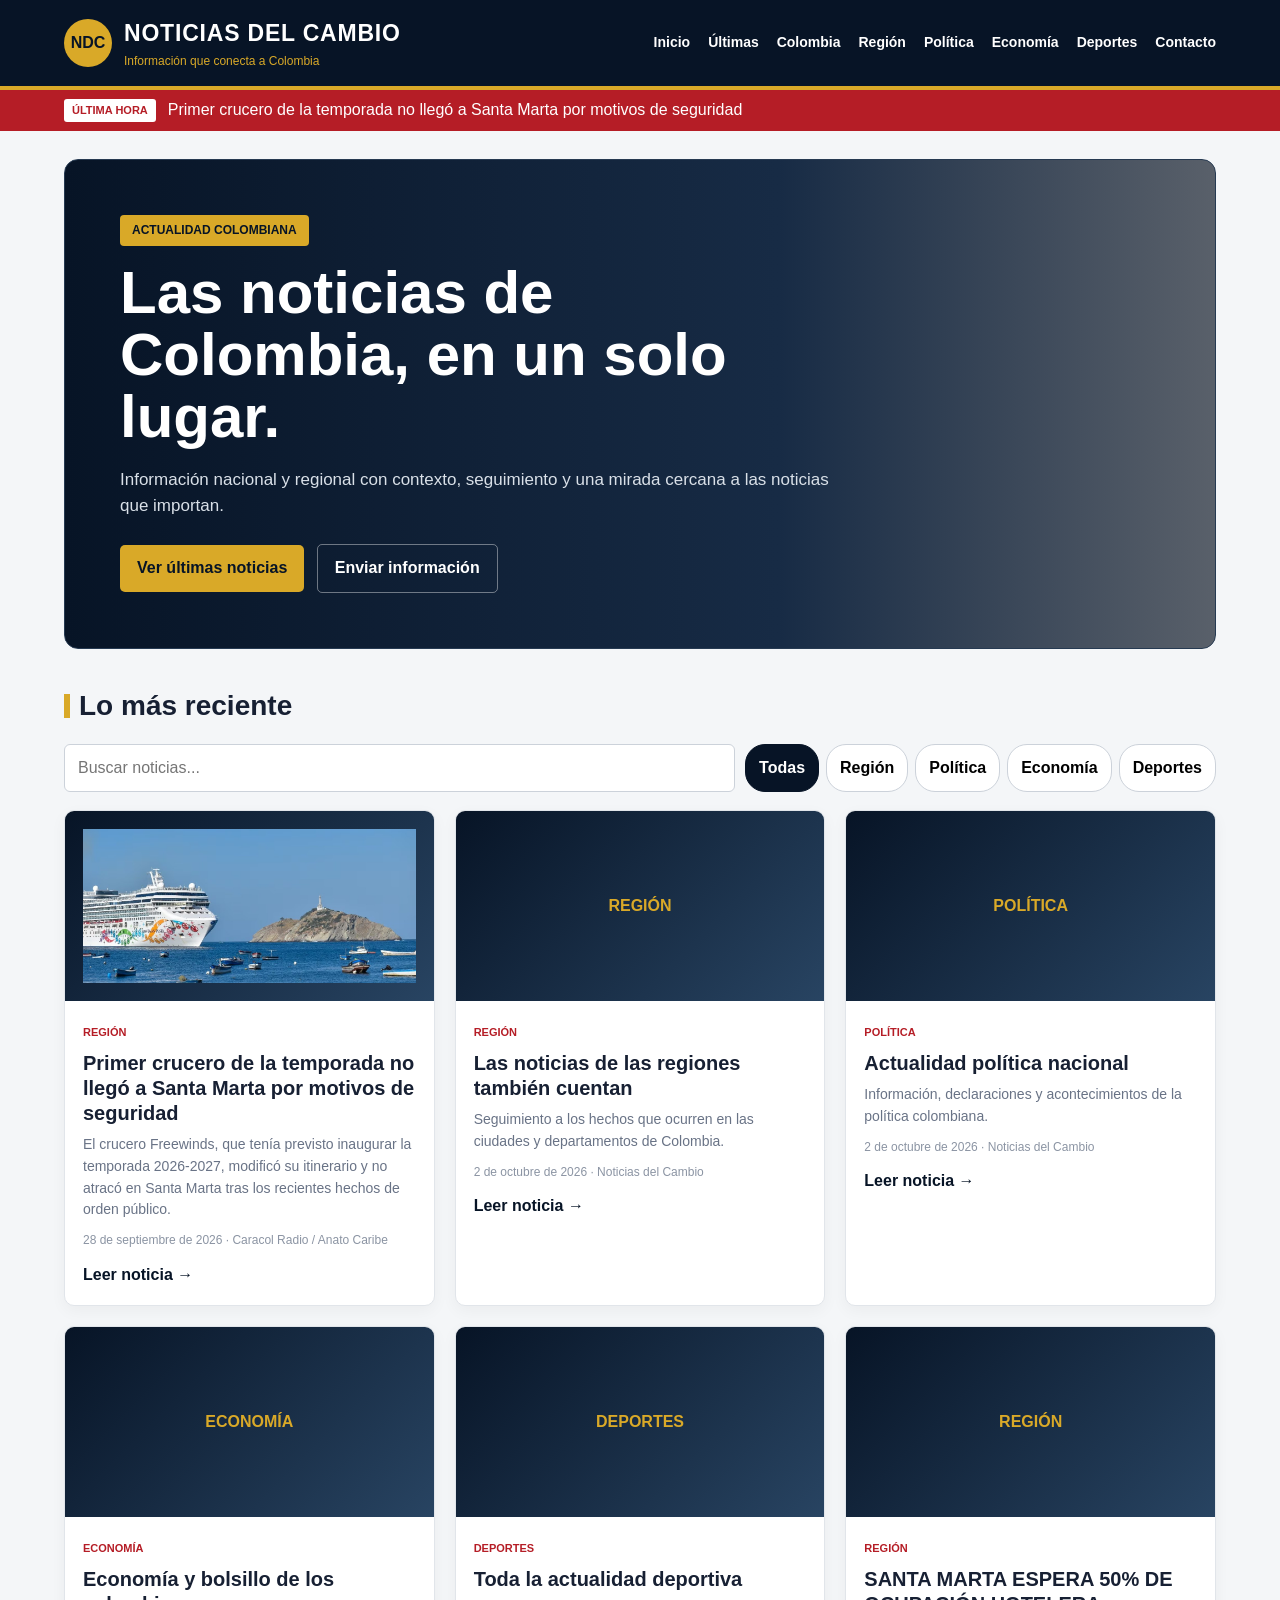
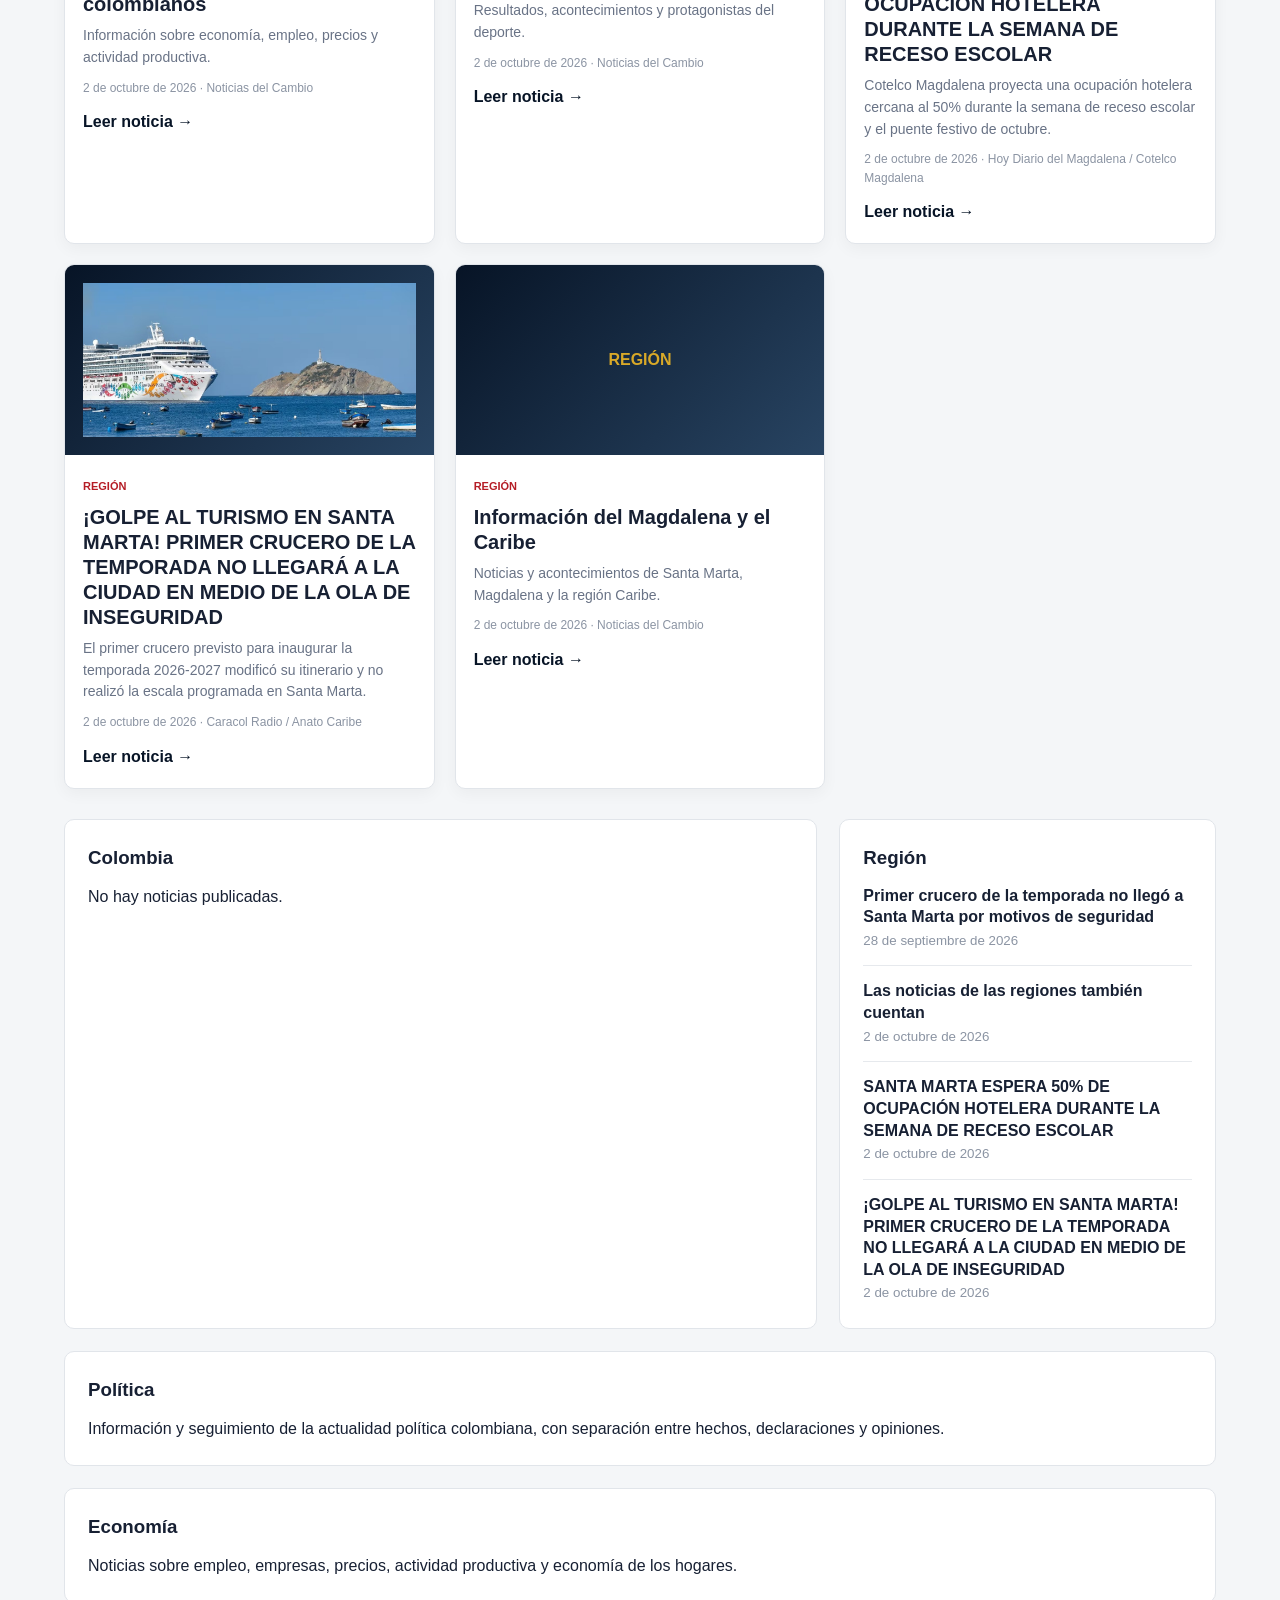
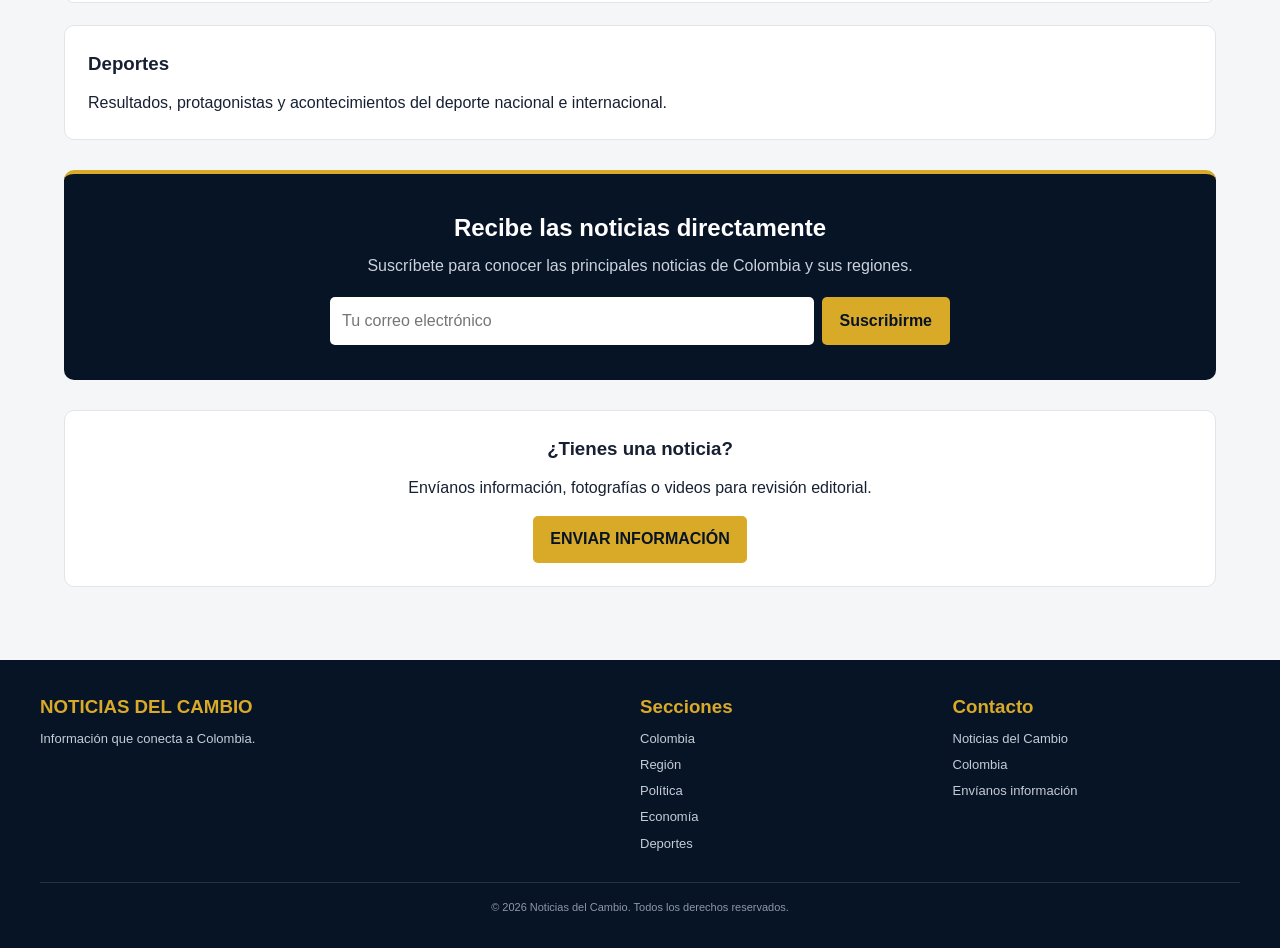
==== commit 777ccfe4: "Agregar noticia sobre ocupación hotelera en Santa Marta" ====
--- a/index.html
+++ b/index.html
@@ -180,6 +180,16 @@
     fuente: "Noticias del Cambio"
   },
   {
+    id: 8,
+    categoria: "Región",
+    titulo: "SANTA MARTA ESPERA 50% DE OCUPACIÓN HOTELERA DURANTE LA SEMANA DE RECESO ESCOLAR",
+    resumen: "Cotelco Magdalena proyecta una ocupación hotelera cercana al 50% durante la semana de receso escolar y el puente festivo de octubre.",
+    contenido: "La Asociación Hotelera y Turística de Colombia, Cotelco Capítulo Magdalena, realizó un sondeo entre hoteles afiliados del Corredor del Sur, El Rodadero, Centro Histórico, Taganga y Corredor Naturaleza. La proyección general apunta a una ocupación cercana al 50% durante la Semana de Receso Escolar y el puente festivo de octubre. Para el sábado 3 de octubre, el 78,6% de los hoteles que respondieron el sondeo prevé una ocupación inferior al 50%, mientras las mayores expectativas de llegada de visitantes se concentran en los días posteriores de la semana. La cifra refleja unas expectativas moderadas para el sector turístico de Santa Marta.",
+    fecha: "2 de octubre de 2026",
+    imagen: "",
+    fuente: "Hoy Diario del Magdalena / Cotelco Magdalena"
+  },
+  {
     id: 7,
     categoria: "Región",
     titulo: "¡GOLPE AL TURISMO EN SANTA MARTA! PRIMER CRUCERO DE LA TEMPORADA NO LLEGARÁ A LA CIUDAD EN MEDIO DE LA OLA DE INSEGURIDAD",
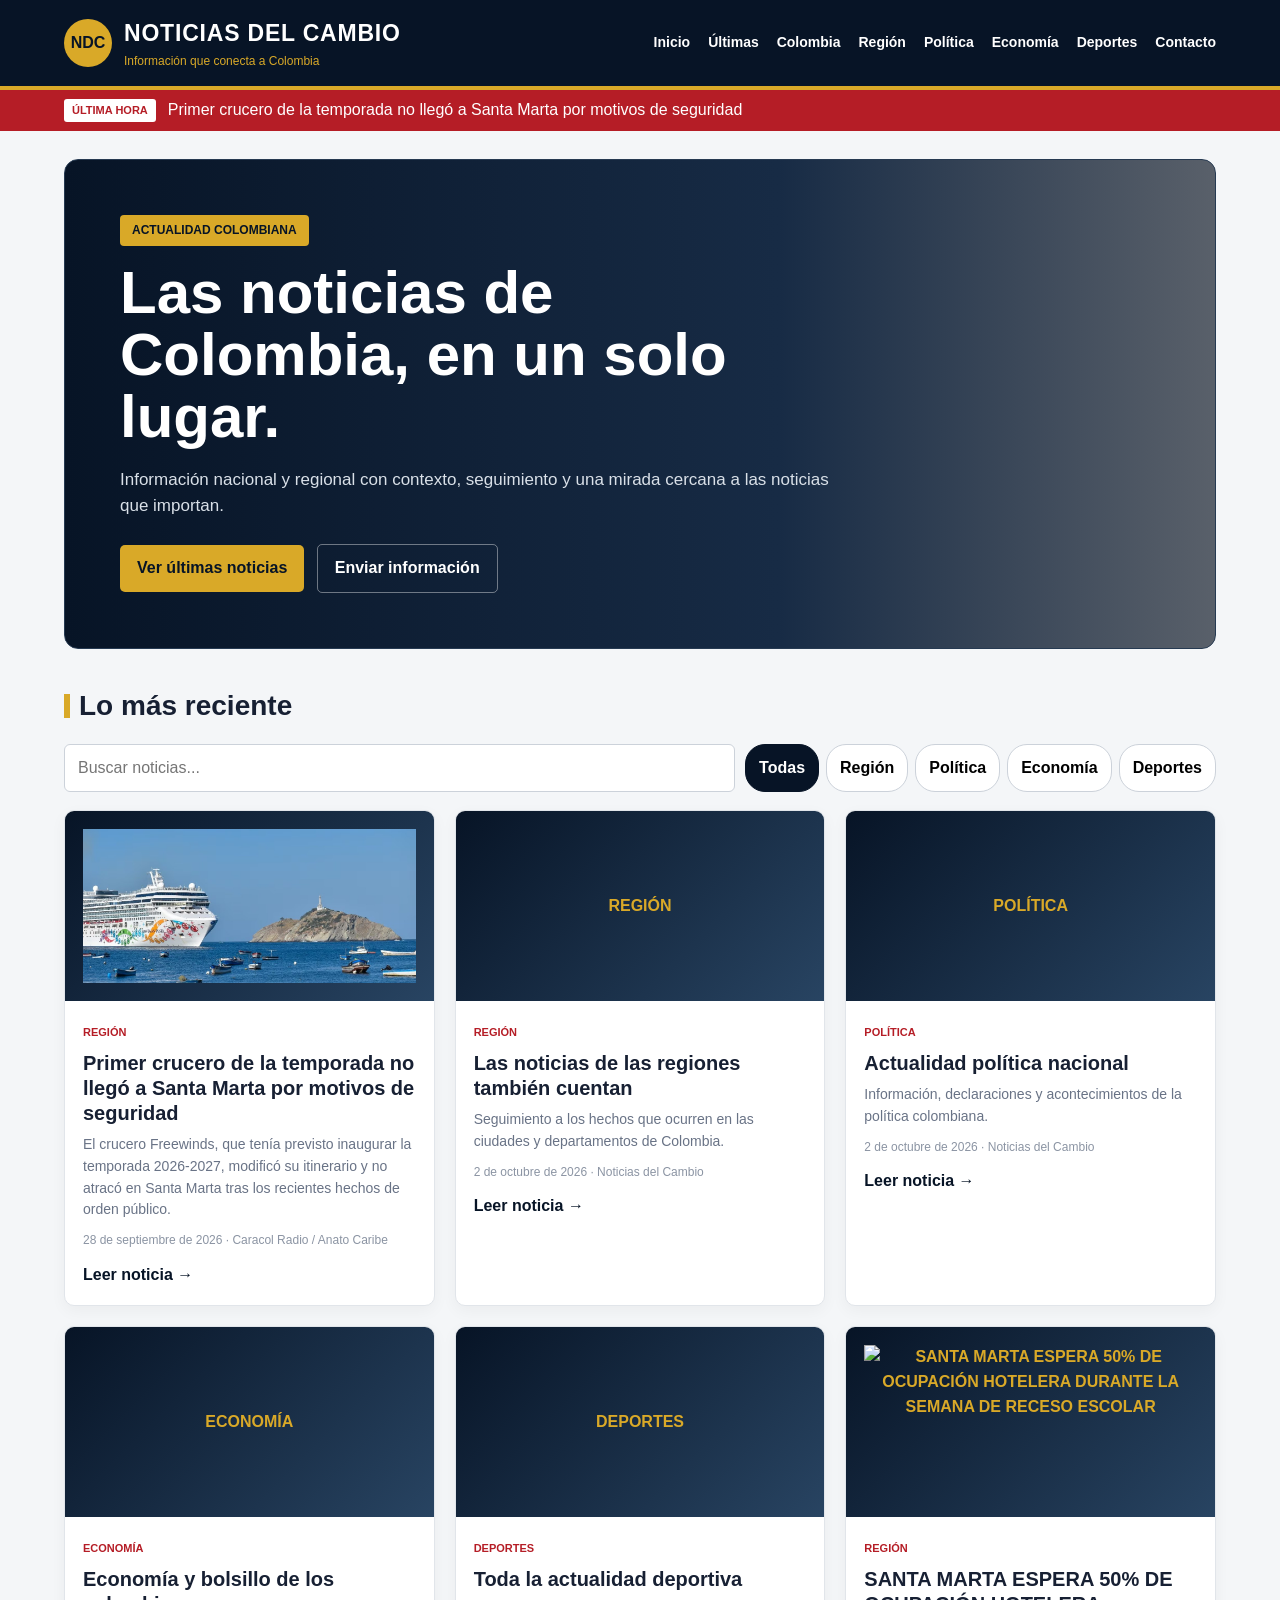
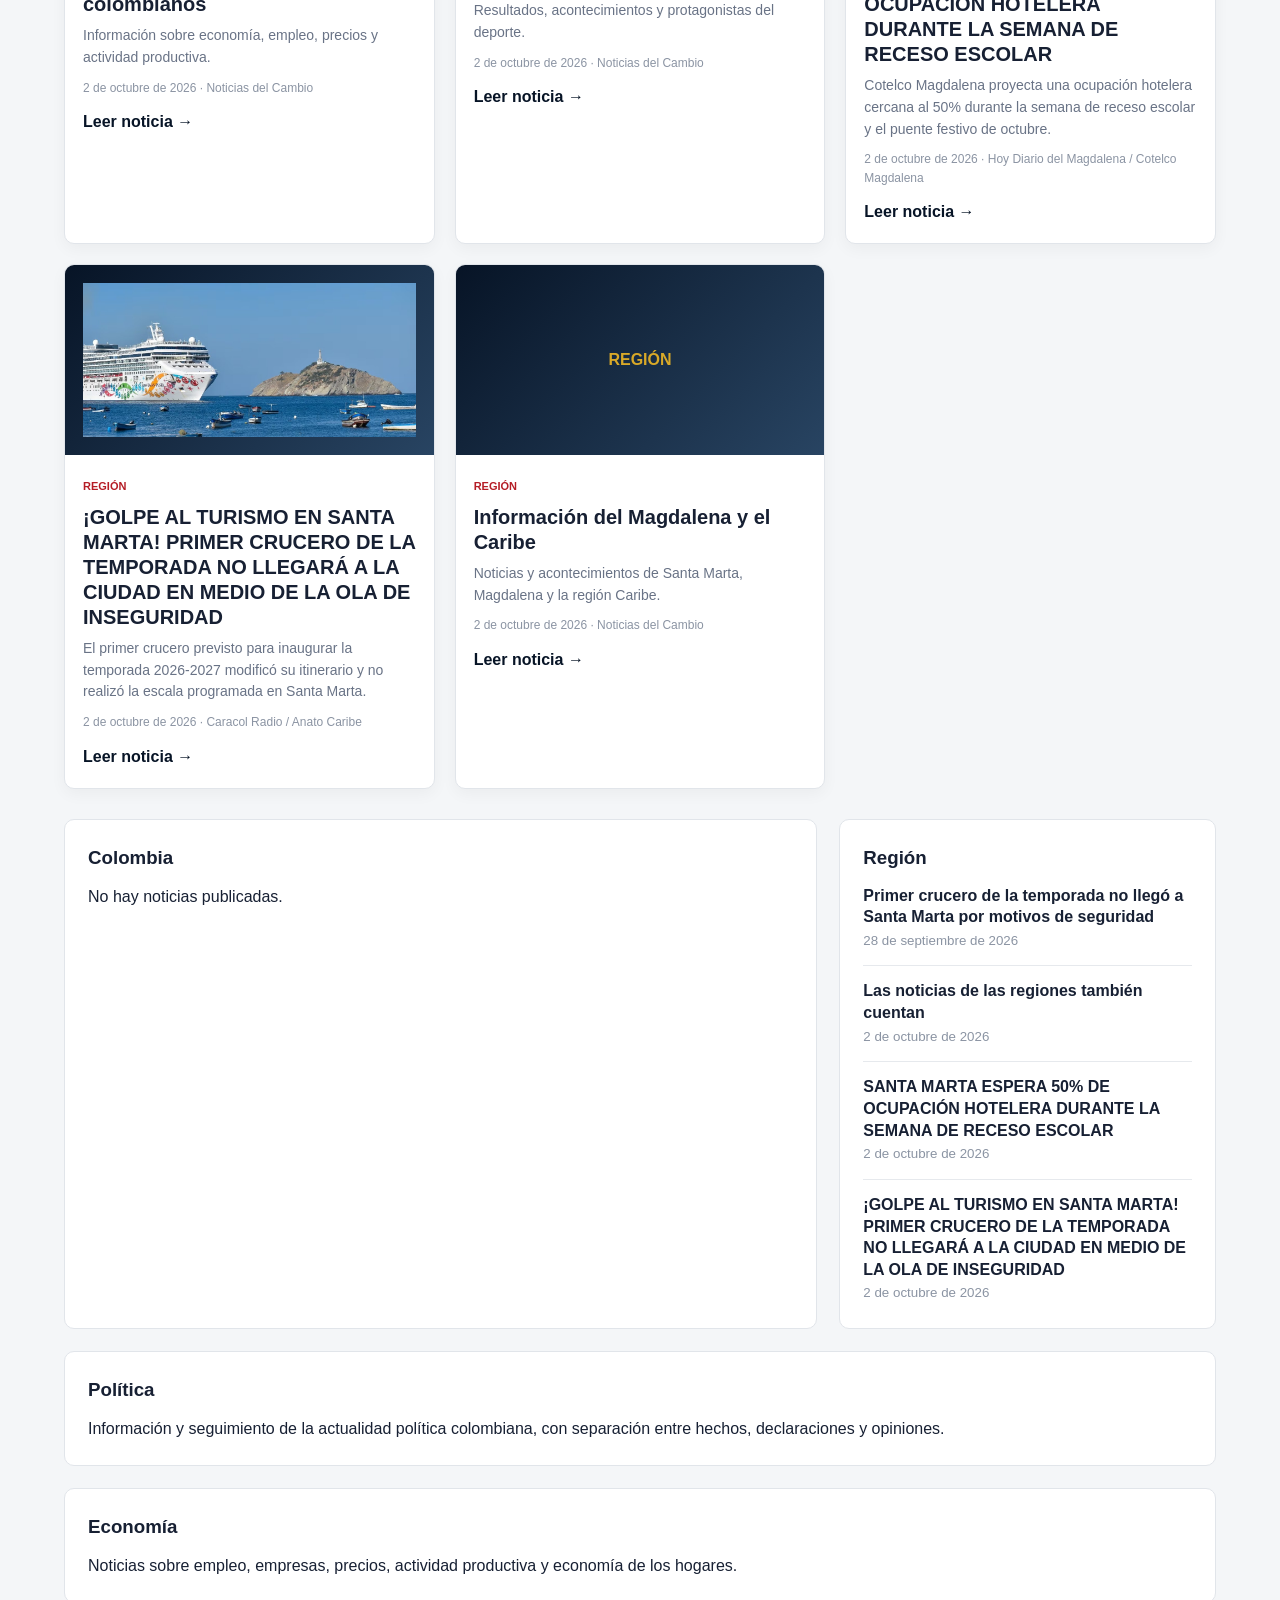
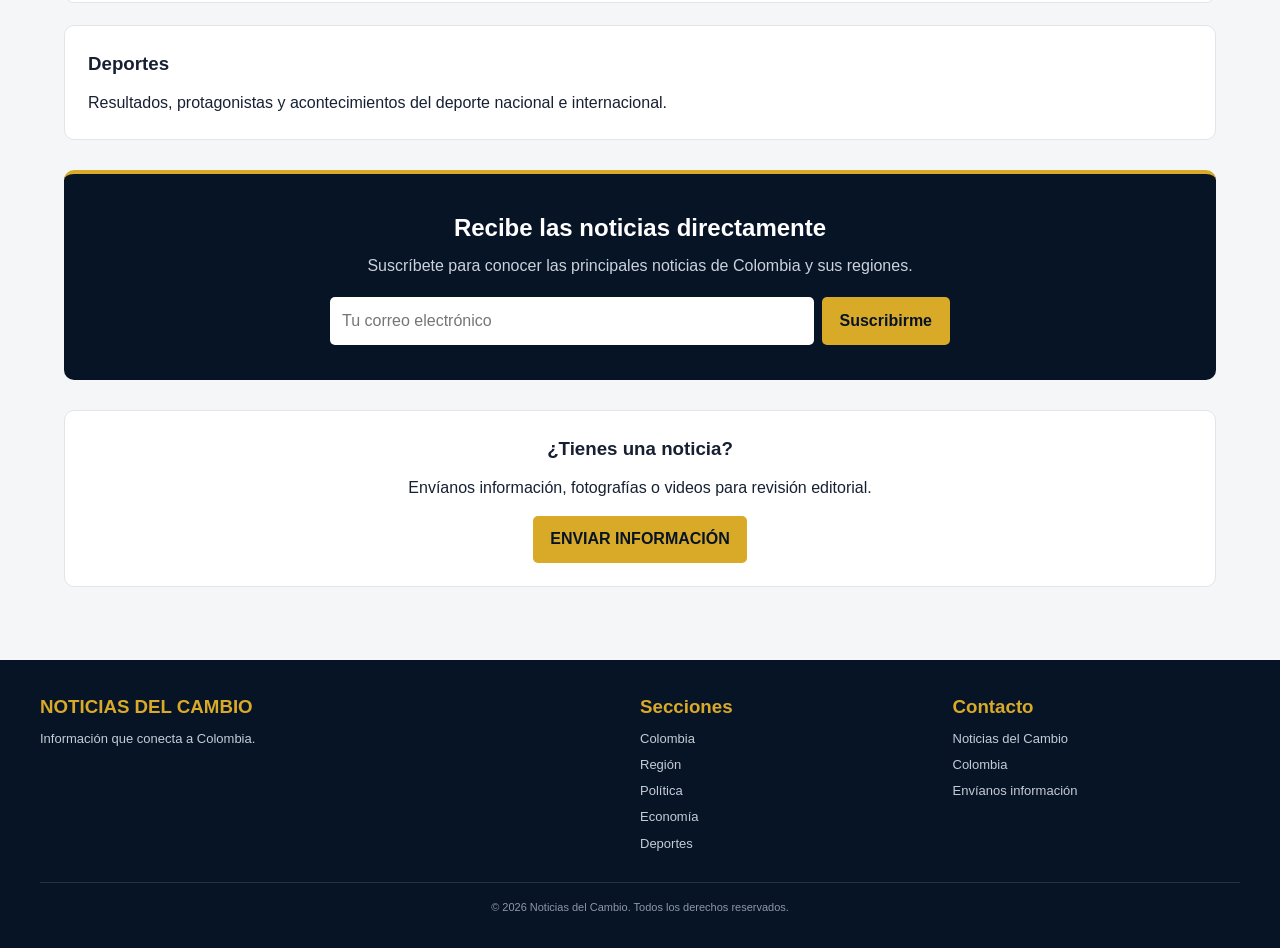
==== commit 66a141ec: "Agregar imagen a noticia de ocupacion hotelera en Santa Marta" ====
--- a/index.html
+++ b/index.html
@@ -186,7 +186,7 @@
     resumen: "Cotelco Magdalena proyecta una ocupación hotelera cercana al 50% durante la semana de receso escolar y el puente festivo de octubre.",
     contenido: "La Asociación Hotelera y Turística de Colombia, Cotelco Capítulo Magdalena, realizó un sondeo entre hoteles afiliados del Corredor del Sur, El Rodadero, Centro Histórico, Taganga y Corredor Naturaleza. La proyección general apunta a una ocupación cercana al 50% durante la Semana de Receso Escolar y el puente festivo de octubre. Para el sábado 3 de octubre, el 78,6% de los hoteles que respondieron el sondeo prevé una ocupación inferior al 50%, mientras las mayores expectativas de llegada de visitantes se concentran en los días posteriores de la semana. La cifra refleja unas expectativas moderadas para el sector turístico de Santa Marta.",
     fecha: "2 de octubre de 2026",
-    imagen: "",
+    imagen: "https://medios.hoydiariodelmagdalena.com.co/wp-content/uploads/whatsapp-image-2026-10-02-at-11-47-23-am-1790959666015.webp",
     fuente: "Hoy Diario del Magdalena / Cotelco Magdalena"
   },
   {
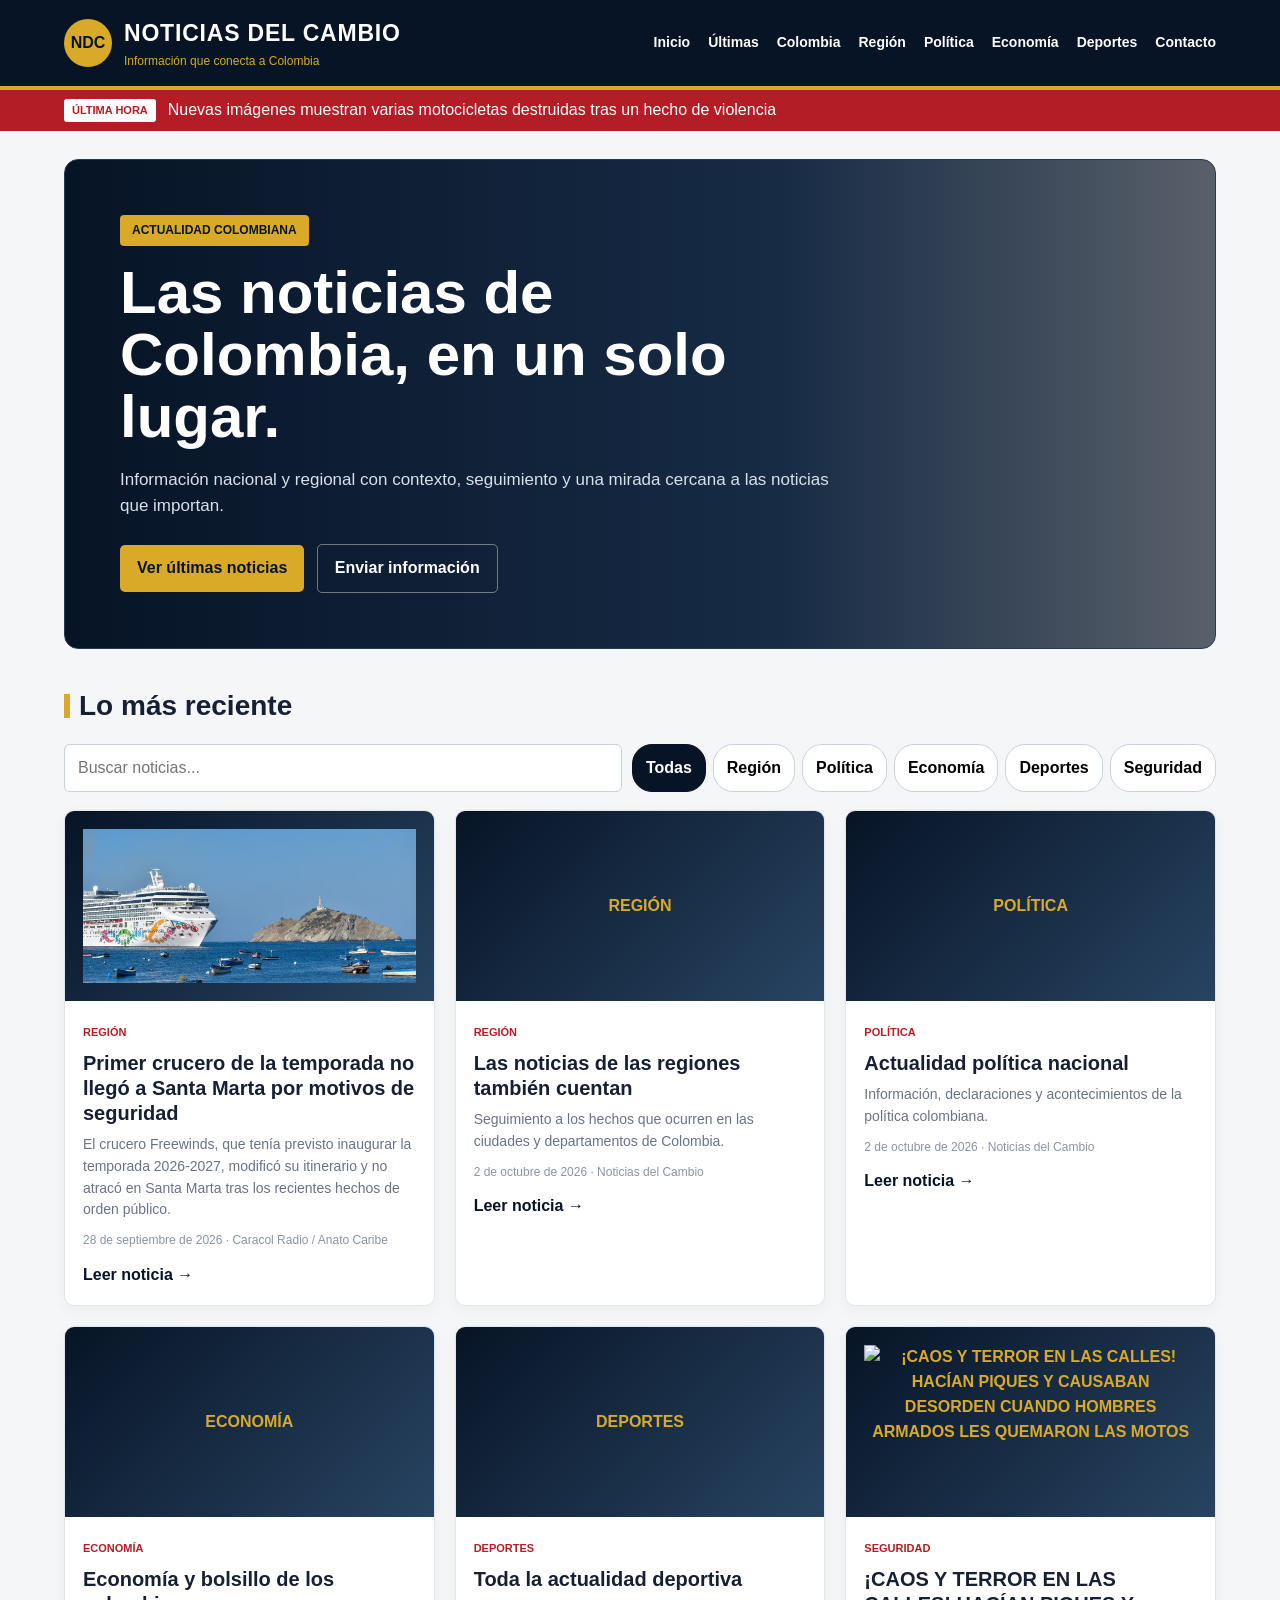
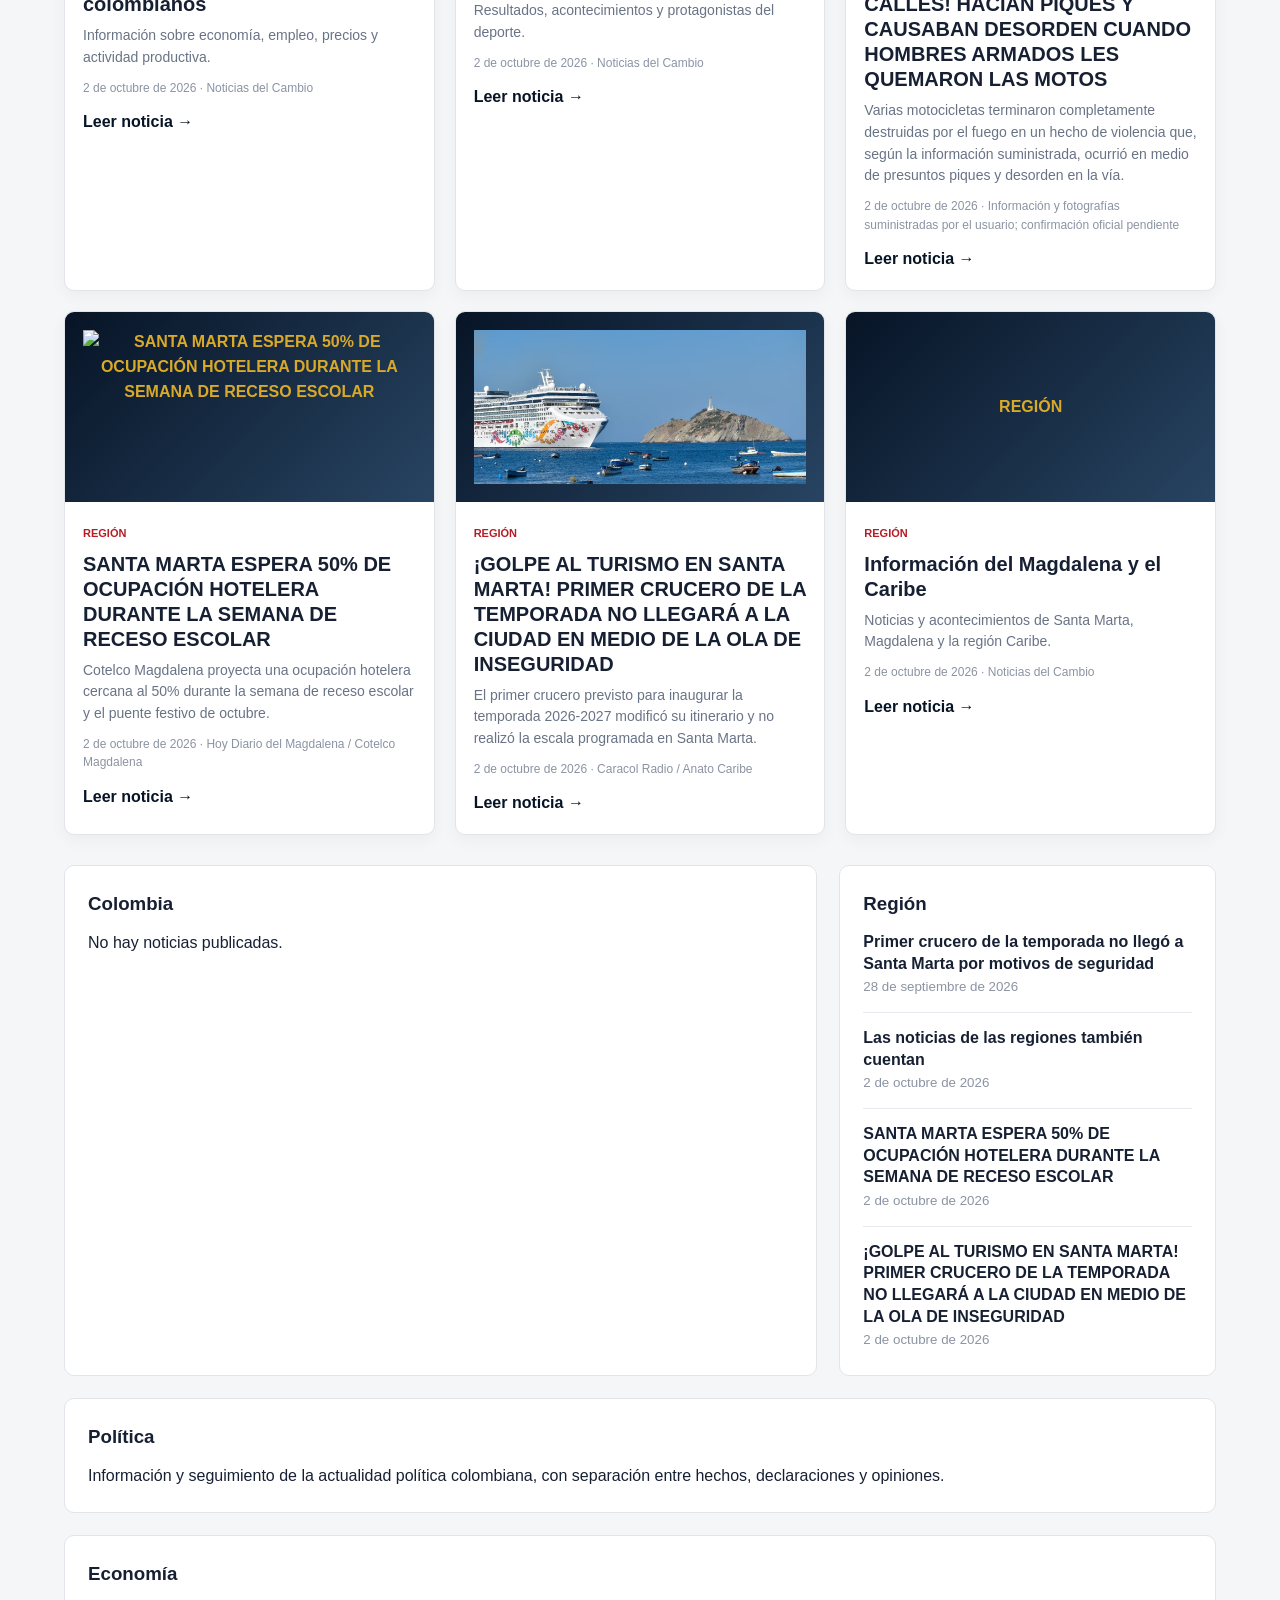
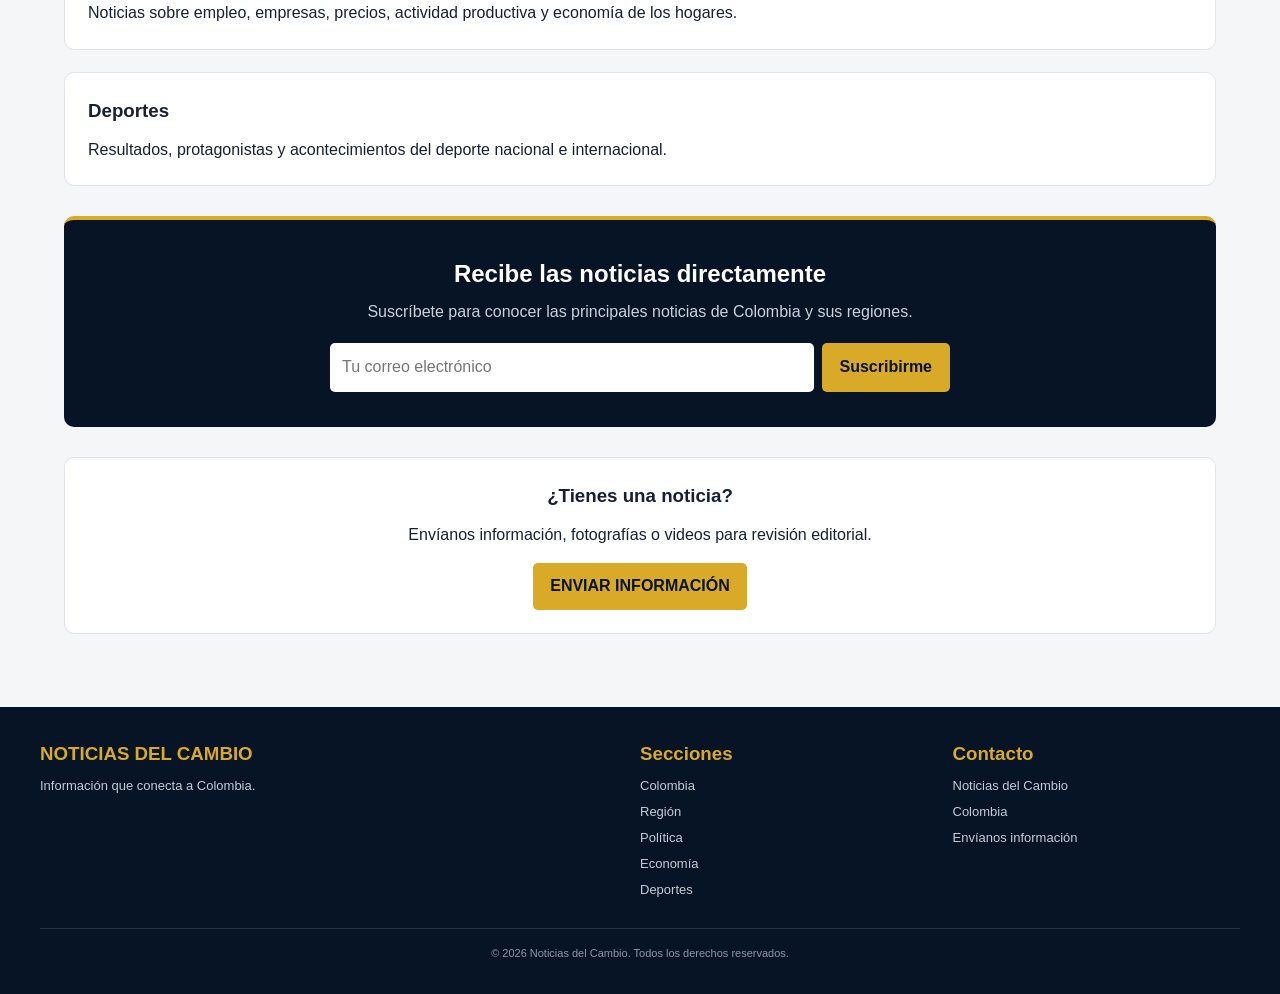
==== commit d86c1236: "Publicar noticia sobre motocicletas quemadas" ====
--- a/index.html
+++ b/index.html
@@ -57,7 +57,7 @@
   </div>
 </header>
 
-<div class="breaking"><div class="breaking-inner"><strong>ÚLTIMA HORA</strong><span id="ticker">Primer crucero de la temporada no llegó a Santa Marta por motivos de seguridad</span></div></div>
+<div class="breaking"><div class="breaking-inner"><strong>ÚLTIMA HORA</strong><span id="ticker">Nuevas imágenes muestran varias motocicletas destruidas tras un hecho de violencia</span></div></div>
 
 <main id="inicio" class="container">
   <section class="hero">
@@ -179,6 +179,16 @@
     imagen: "",
     fuente: "Noticias del Cambio"
   },
+    {
+    "id": 9,
+    "categoria": "Seguridad",
+    "titulo": "¡CAOS Y TERROR EN LAS CALLES! HACÍAN PIQUES Y CAUSABAN DESORDEN CUANDO HOMBRES ARMADOS LES QUEMARON LAS MOTOS",
+    "resumen": "Varias motocicletas terminaron completamente destruidas por el fuego en un hecho de violencia que, según la información suministrada, ocurrió en medio de presuntos piques y desorden en la vía.",
+    "contenido": "Un hecho de violencia dejó varias motocicletas completamente destruidas por el fuego, según se observa en las imágenes suministradas a Noticias del Cambio. De acuerdo con la información entregada, el episodio habría ocurrido mientras un grupo de personas realizaba piques y generaba desorden en las calles. En medio de la situación, hombres armados habrían intervenido y posteriormente varias motocicletas terminaron incendiadas. Las imágenes muestran vehículos reducidos prácticamente a sus estructuras metálicas y restos de los incendios. La información disponible para esta publicación no permite establecer con certeza el lugar exacto, la fecha del hecho, el número preciso de motocicletas afectadas, la identidad de los responsables ni si hubo personas heridas o capturadas. Esos datos deberán ser confirmados por las autoridades correspondientes antes de presentarlos como hechos comprobados. Noticias del Cambio continuará atento a la información oficial que permita establecer qué ocurrió, dónde sucedieron los hechos y quiénes estarían detrás del incendio.",
+    "fecha": "2 de octubre de 2026",
+    "imagen": "[data-uri]",
+    "fuente": "Información y fotografías suministradas por el usuario; confirmación oficial pendiente"
+  } ,
   {
     id: 8,
     categoria: "Región",
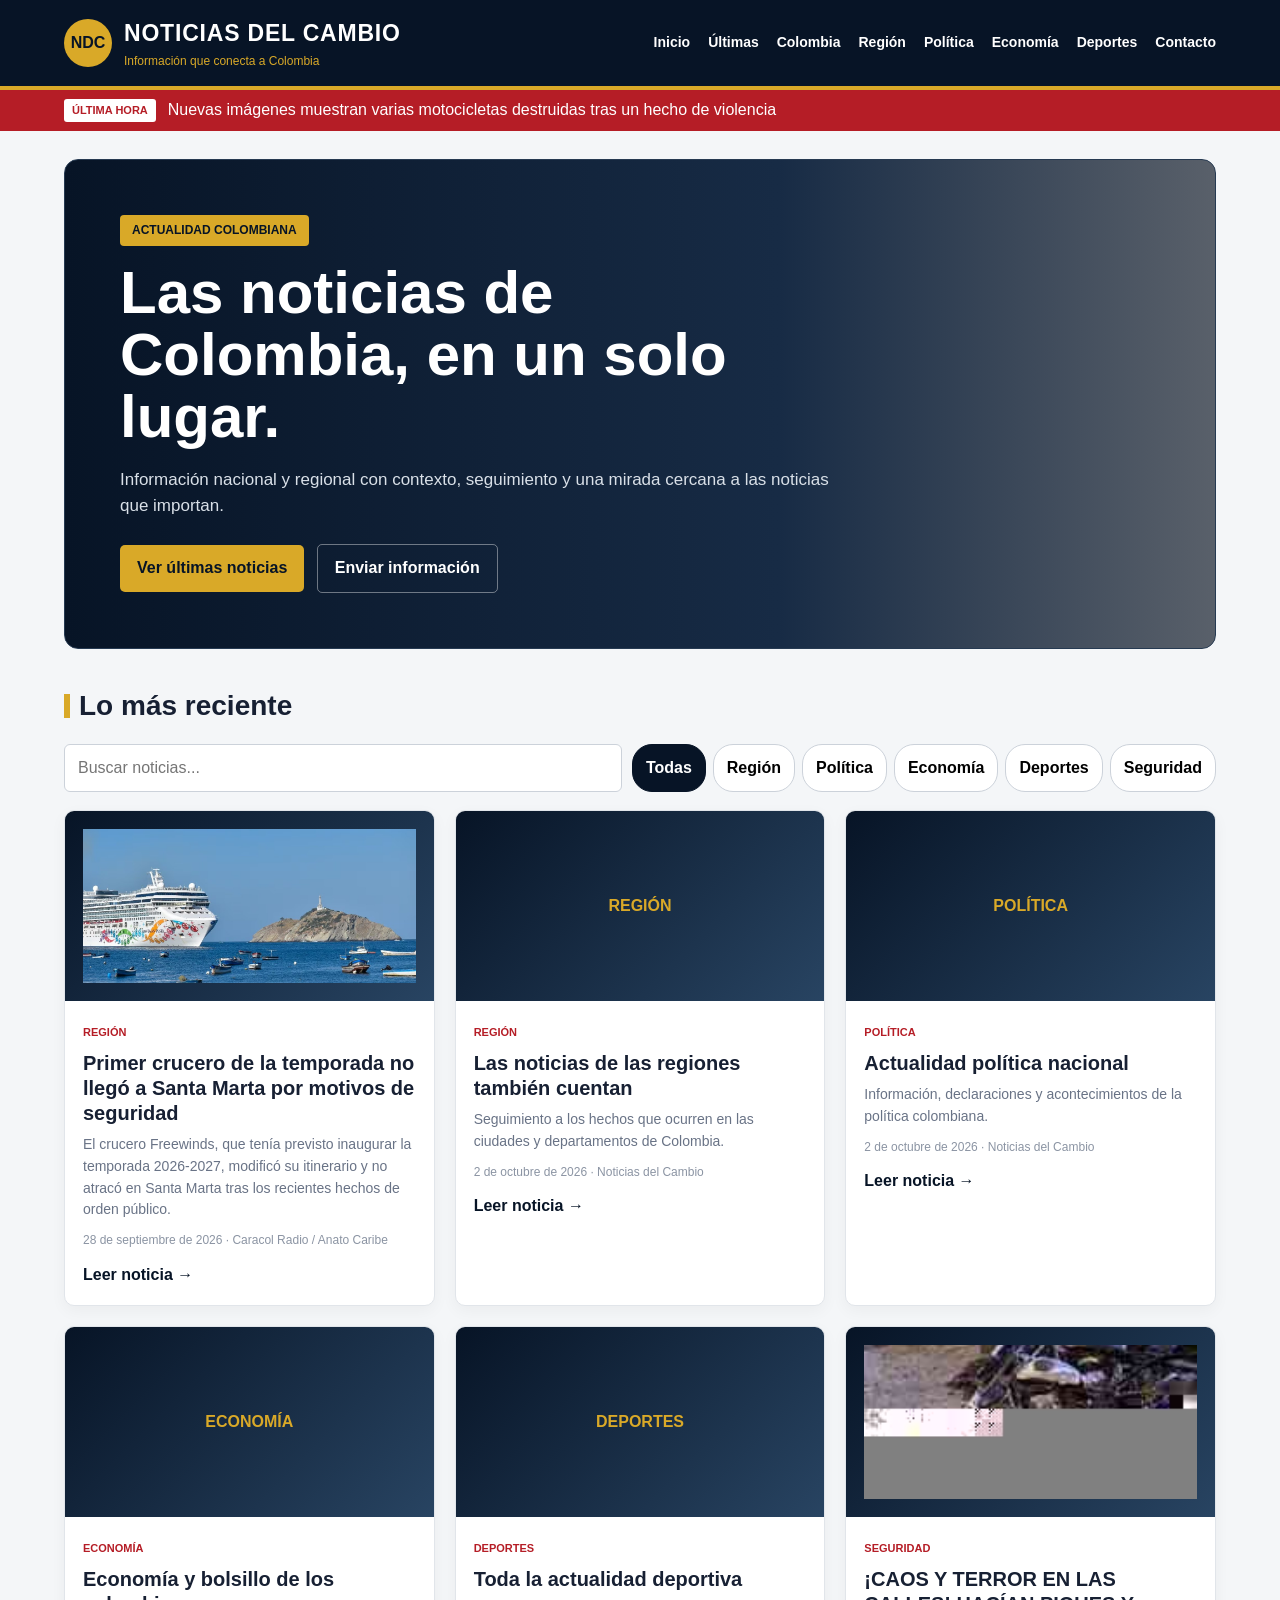
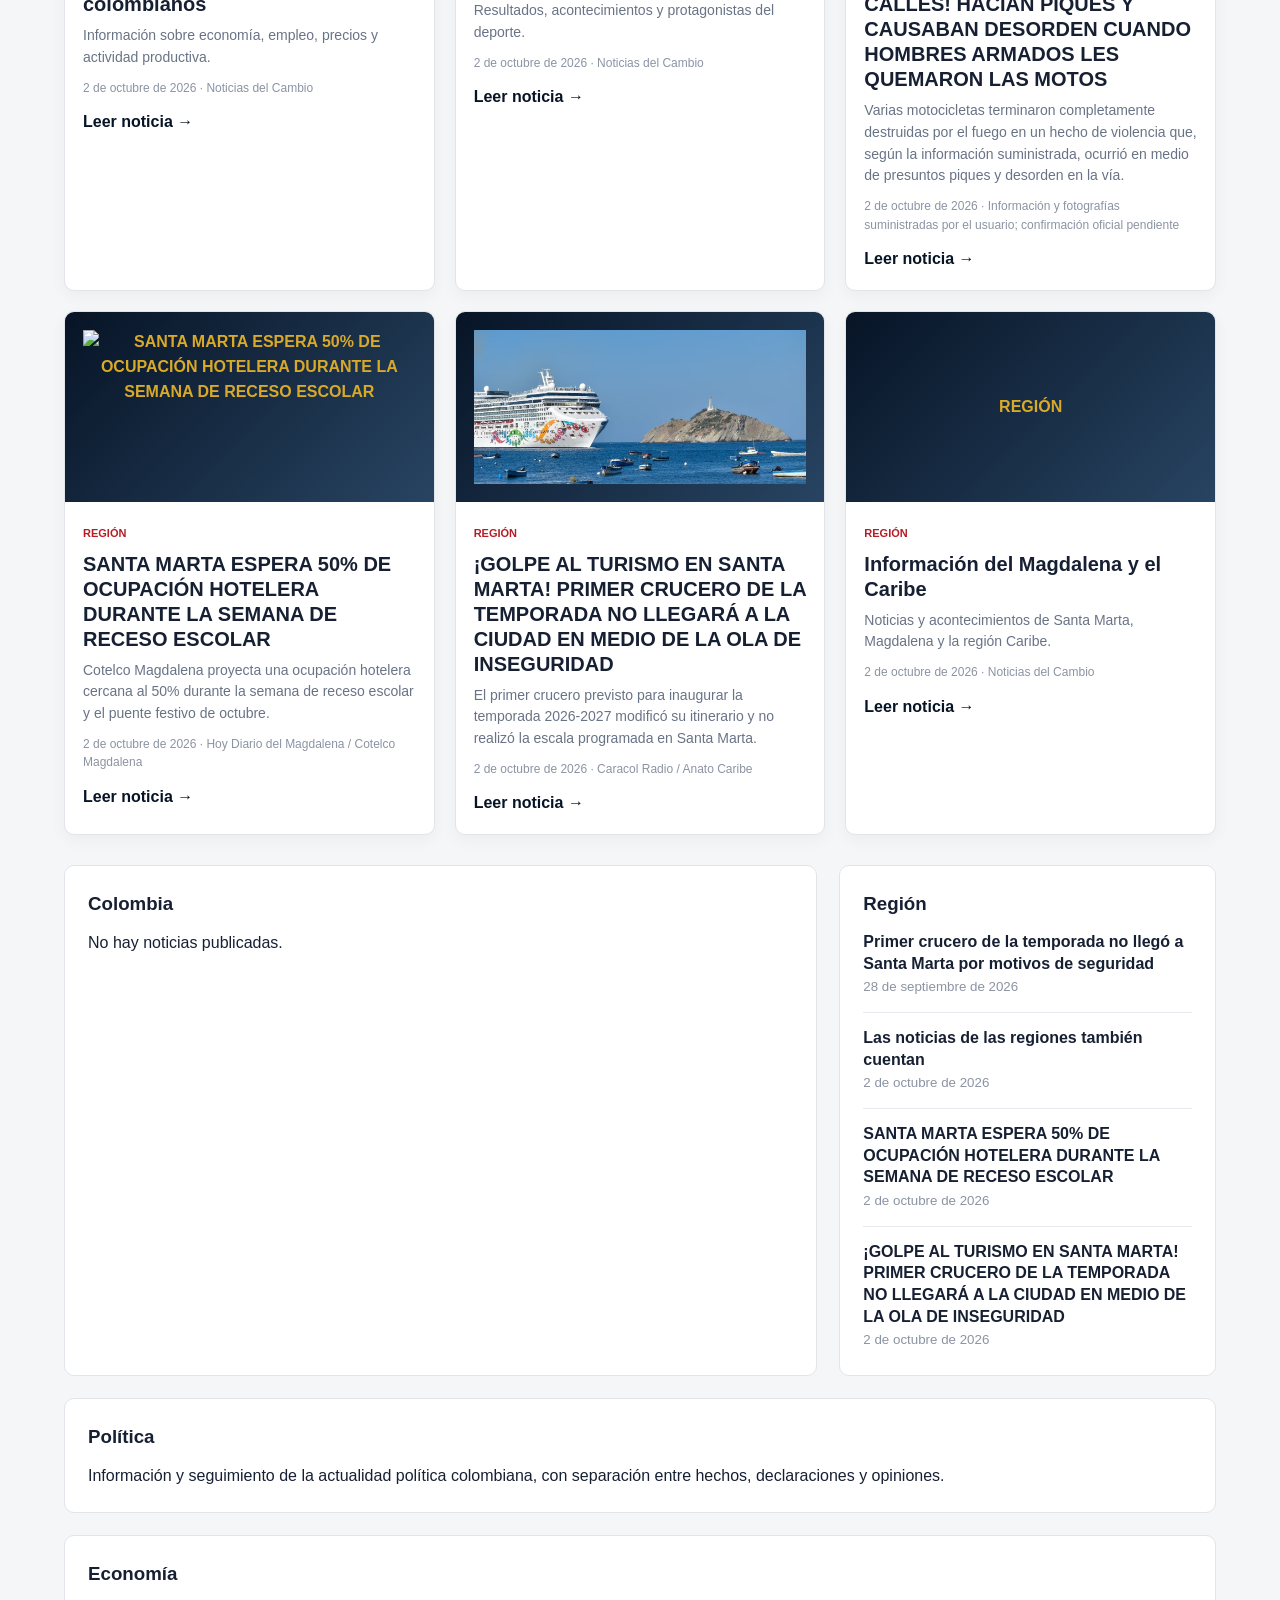
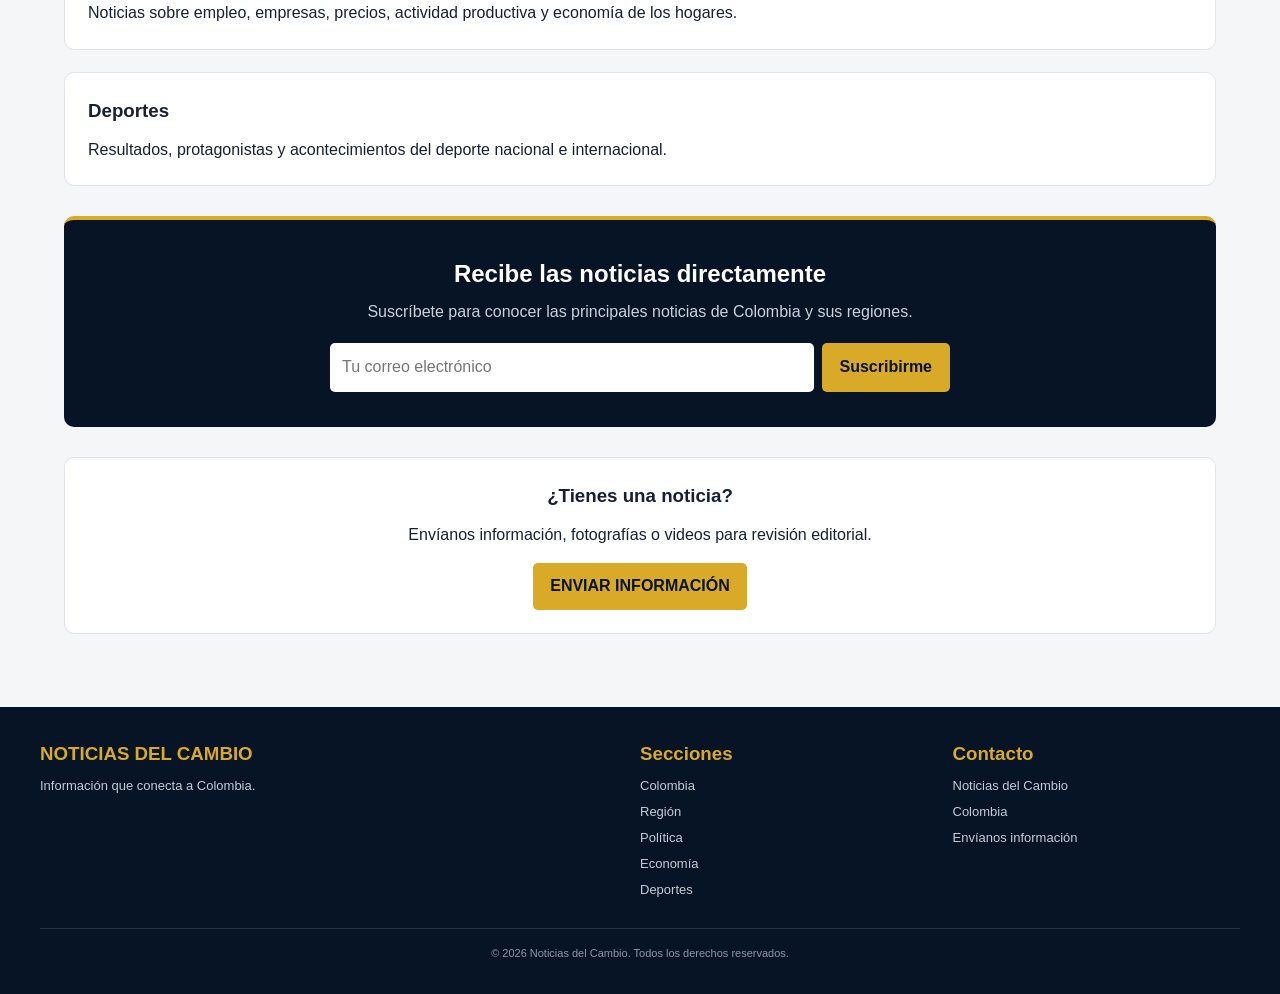
==== commit e87c6ed7: "Corregir imagen de noticia de motos quemadas" ====
--- a/index.html
+++ b/index.html
@@ -186,7 +186,7 @@
     "resumen": "Varias motocicletas terminaron completamente destruidas por el fuego en un hecho de violencia que, según la información suministrada, ocurrió en medio de presuntos piques y desorden en la vía.",
     "contenido": "Un hecho de violencia dejó varias motocicletas completamente destruidas por el fuego, según se observa en las imágenes suministradas a Noticias del Cambio. De acuerdo con la información entregada, el episodio habría ocurrido mientras un grupo de personas realizaba piques y generaba desorden en las calles. En medio de la situación, hombres armados habrían intervenido y posteriormente varias motocicletas terminaron incendiadas. Las imágenes muestran vehículos reducidos prácticamente a sus estructuras metálicas y restos de los incendios. La información disponible para esta publicación no permite establecer con certeza el lugar exacto, la fecha del hecho, el número preciso de motocicletas afectadas, la identidad de los responsables ni si hubo personas heridas o capturadas. Esos datos deberán ser confirmados por las autoridades correspondientes antes de presentarlos como hechos comprobados. Noticias del Cambio continuará atento a la información oficial que permita establecer qué ocurrió, dónde sucedieron los hechos y quiénes estarían detrás del incendio.",
     "fecha": "2 de octubre de 2026",
-    "imagen": "[data-uri]",
+    "imagen": "[data-uri]",
     "fuente": "Información y fotografías suministradas por el usuario; confirmación oficial pendiente"
   } ,
   {
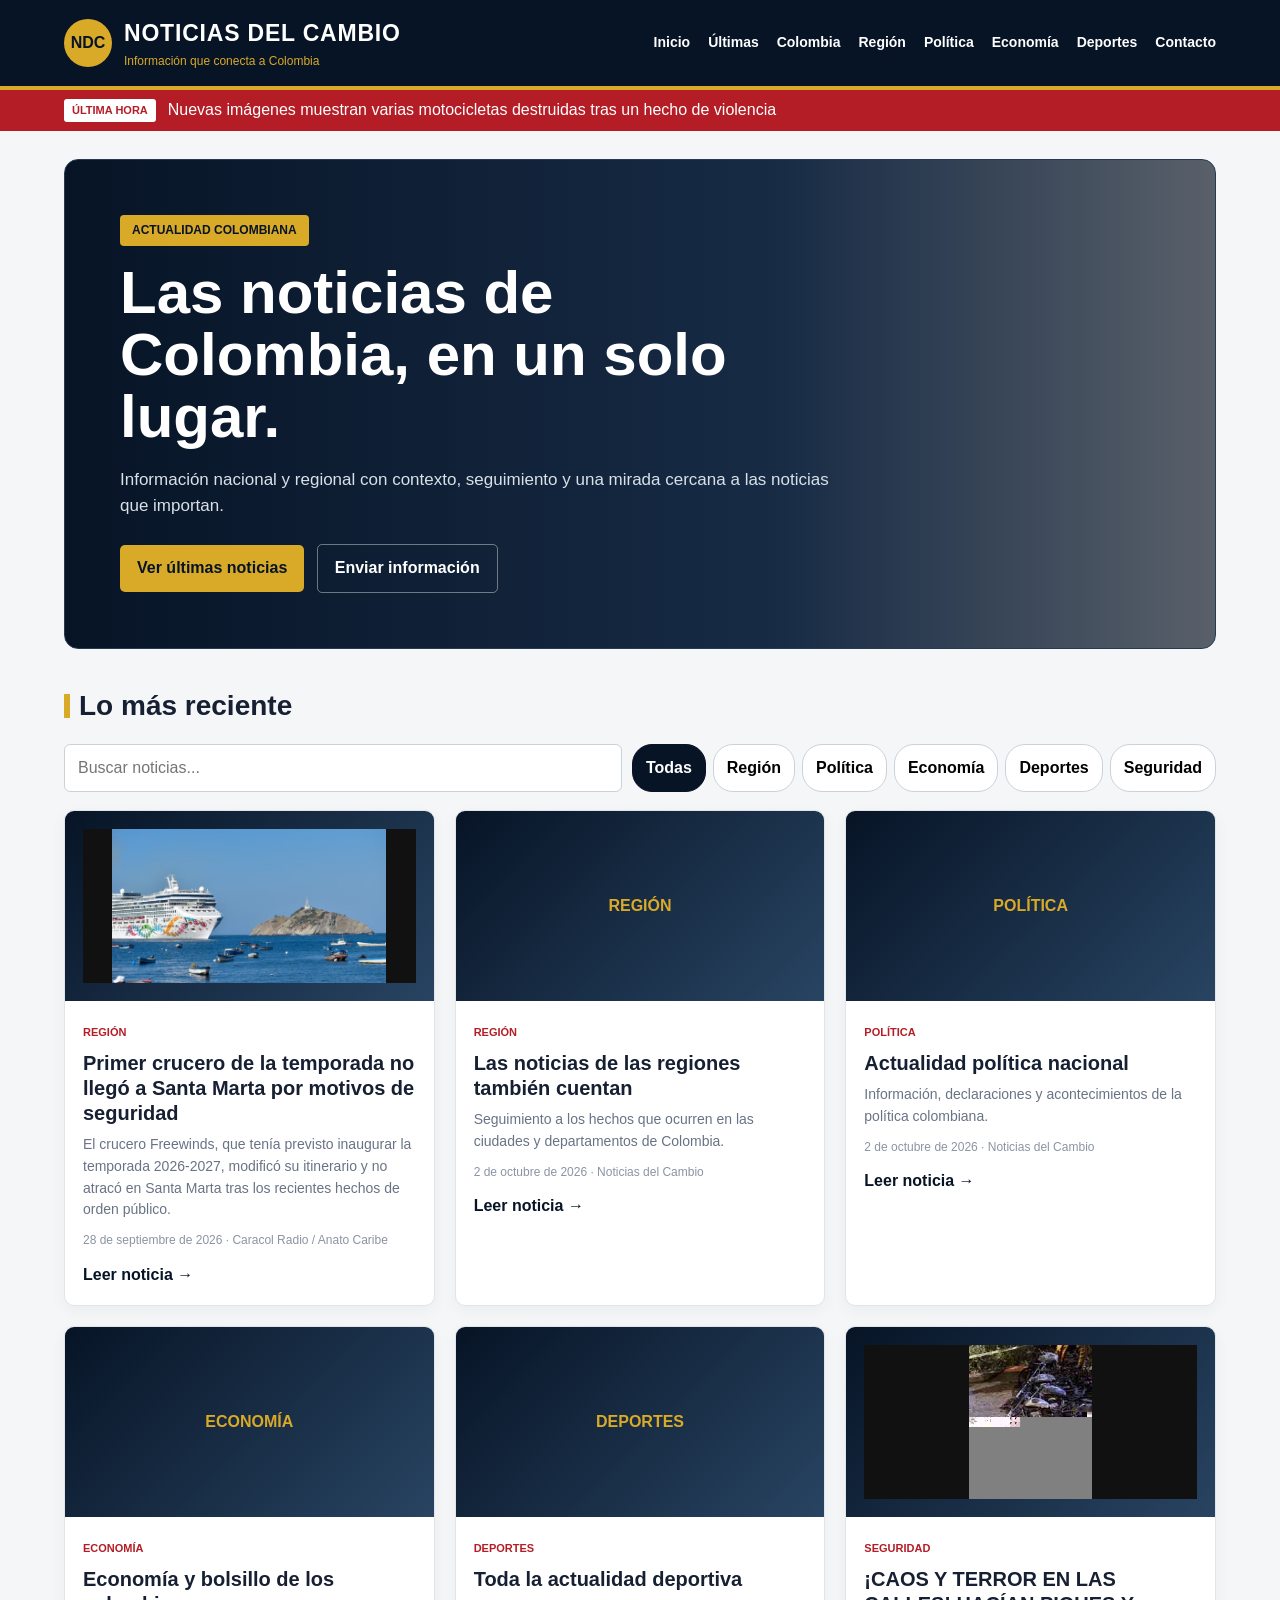
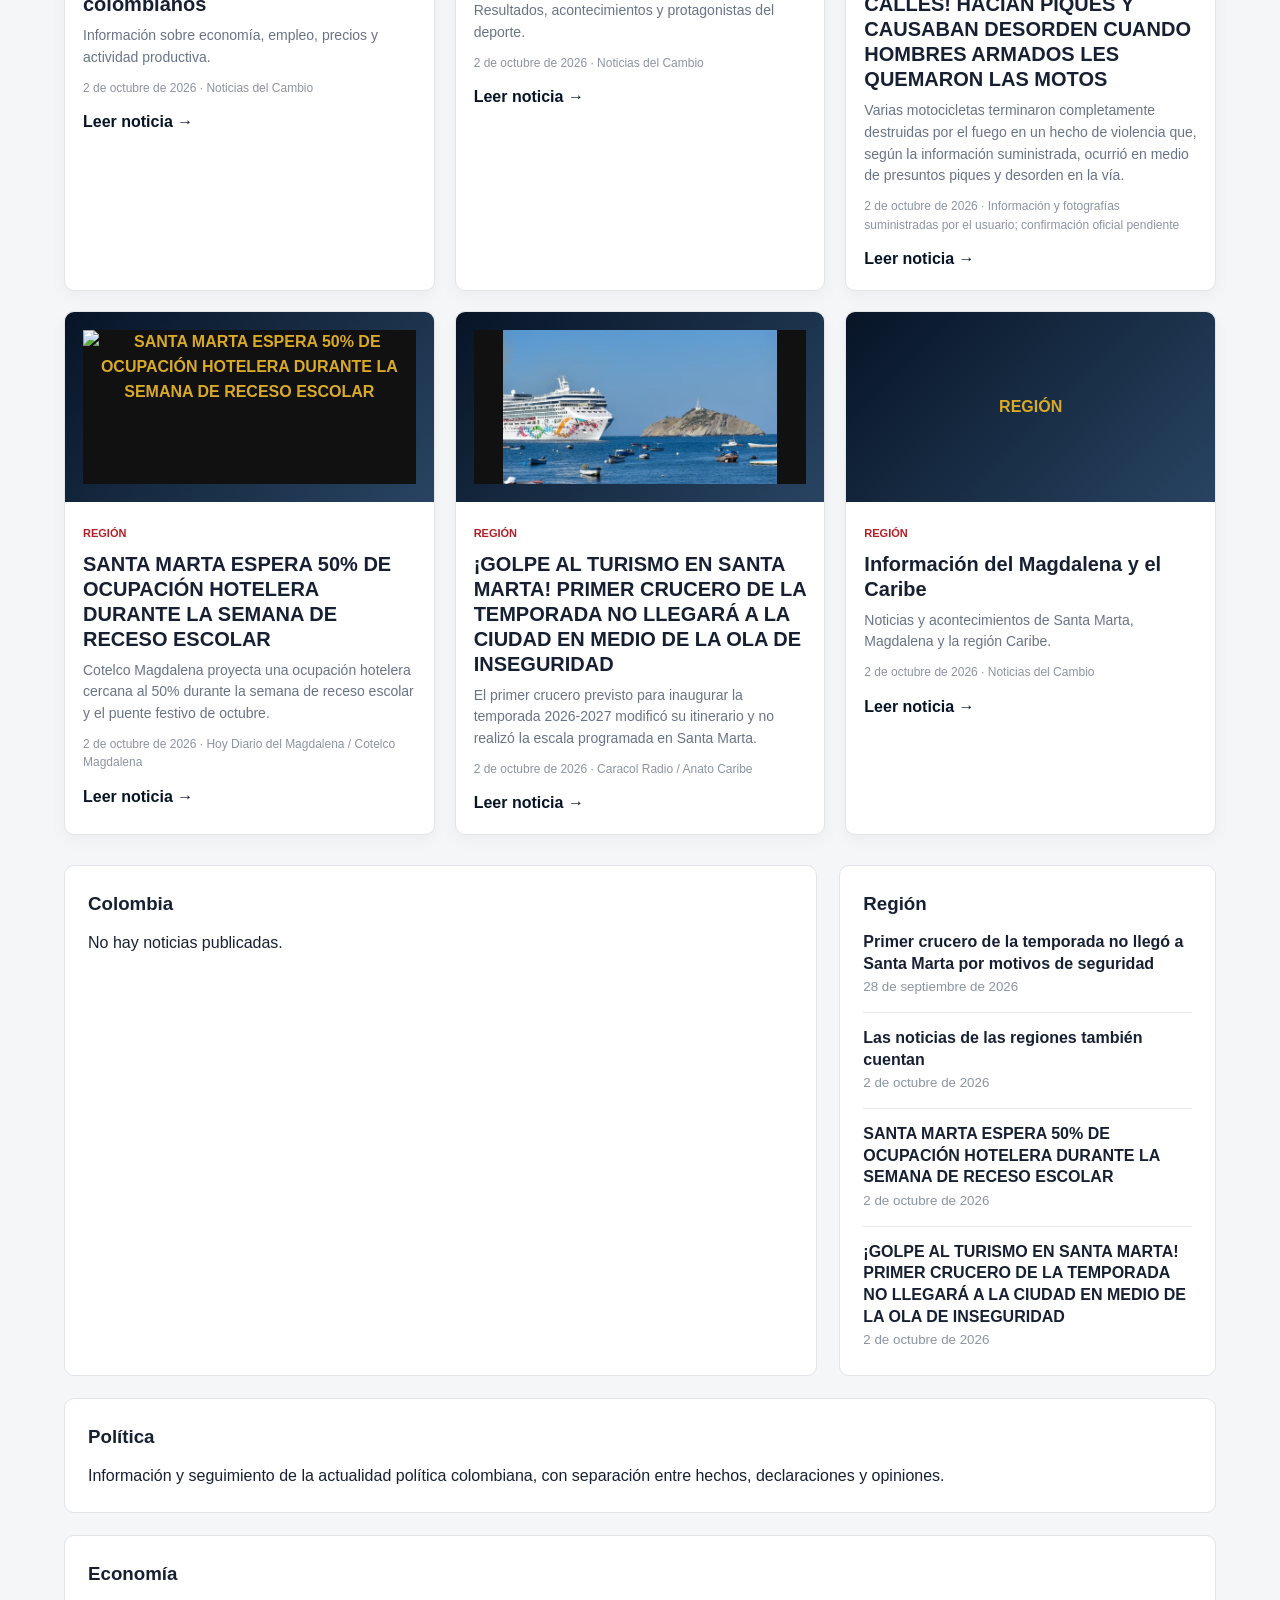
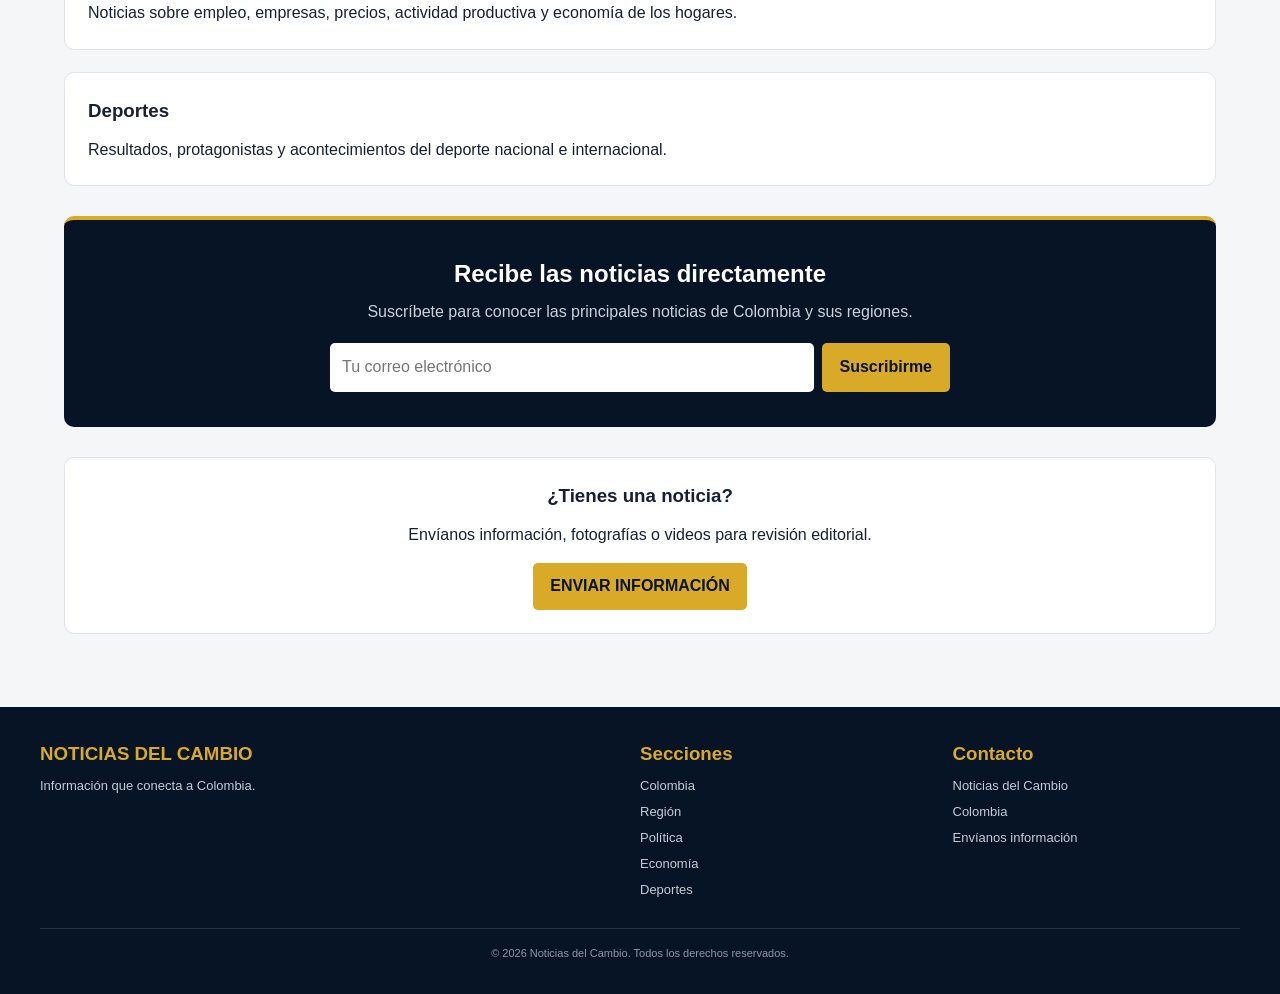
==== commit adcdd07a: "Mostrar imagen completa sin recorte" ====
--- a/index.html
+++ b/index.html
@@ -29,7 +29,7 @@
     .news-grid{display:grid;grid-template-columns:repeat(3,1fr);gap:20px}
     .news-card{background:#fff;border:1px solid #e1e5ea;border-radius:10px;overflow:hidden;box-shadow:0 5px 16px #0000000b;transition:.2s}.news-card:hover{transform:translateY(-3px);box-shadow:0 10px 24px #00000014}
     .news-img{height:190px;background:linear-gradient(135deg,#071426,#284462);display:flex;align-items:center;justify-content:center;color:#d9a928;font-weight:900;text-align:center;padding:18px}
-    .news-img img{width:100%;height:100%;object-fit:cover;display:block}
+    .news-img img{width:100%;height:100%;object-fit:contain;display:block;background:#111}
     .news-body{padding:18px}.category{color:#b51d26;text-transform:uppercase;font-size:11px;font-weight:900}.news-body h3{font-size:20px;line-height:1.25;margin:7px 0 8px}.news-body p{font-size:14px;color:#697386}.meta{font-size:12px;color:#8b94a3;margin-top:10px}
     .read{display:inline-block;margin-top:13px;color:#071426;font-weight:900}.read:hover{color:#b51d26}
     .empty{display:none;background:#fff;padding:25px;border-radius:8px;border:1px solid #ddd;text-align:center;color:#667085}
